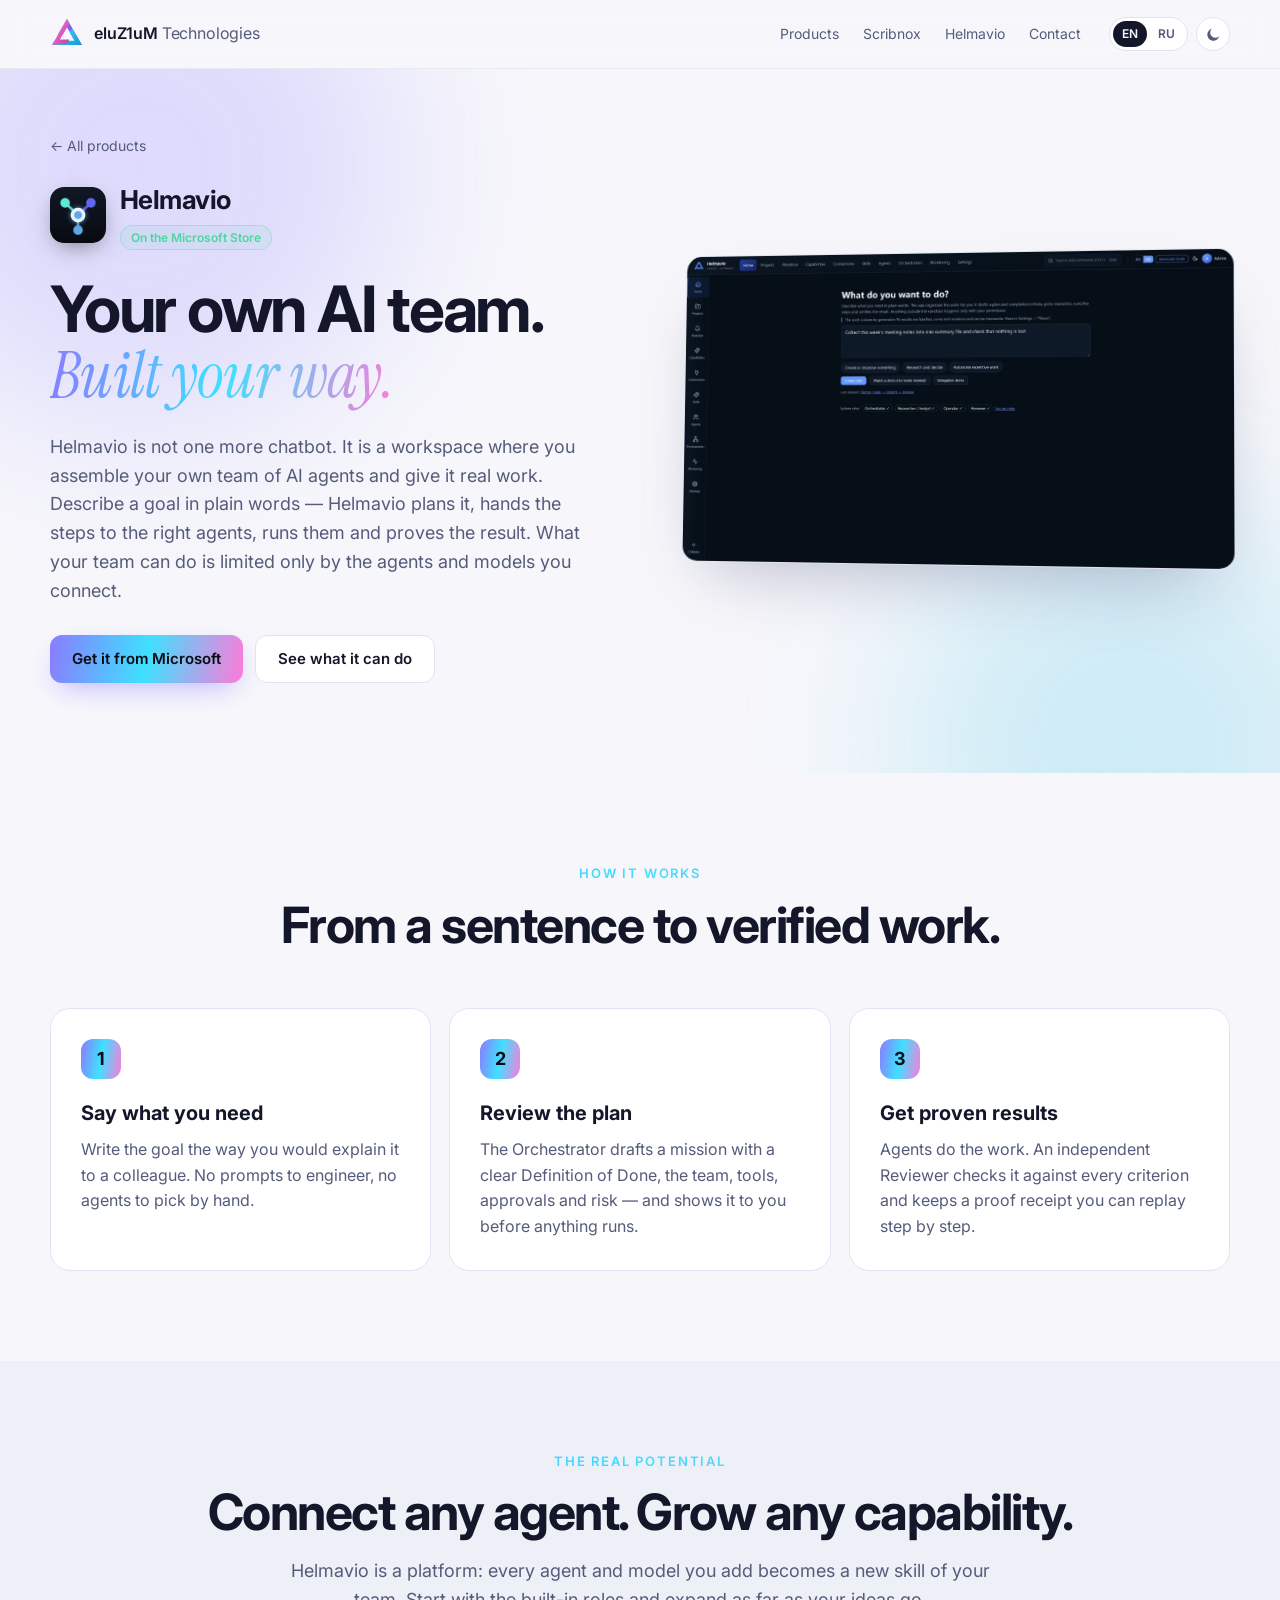
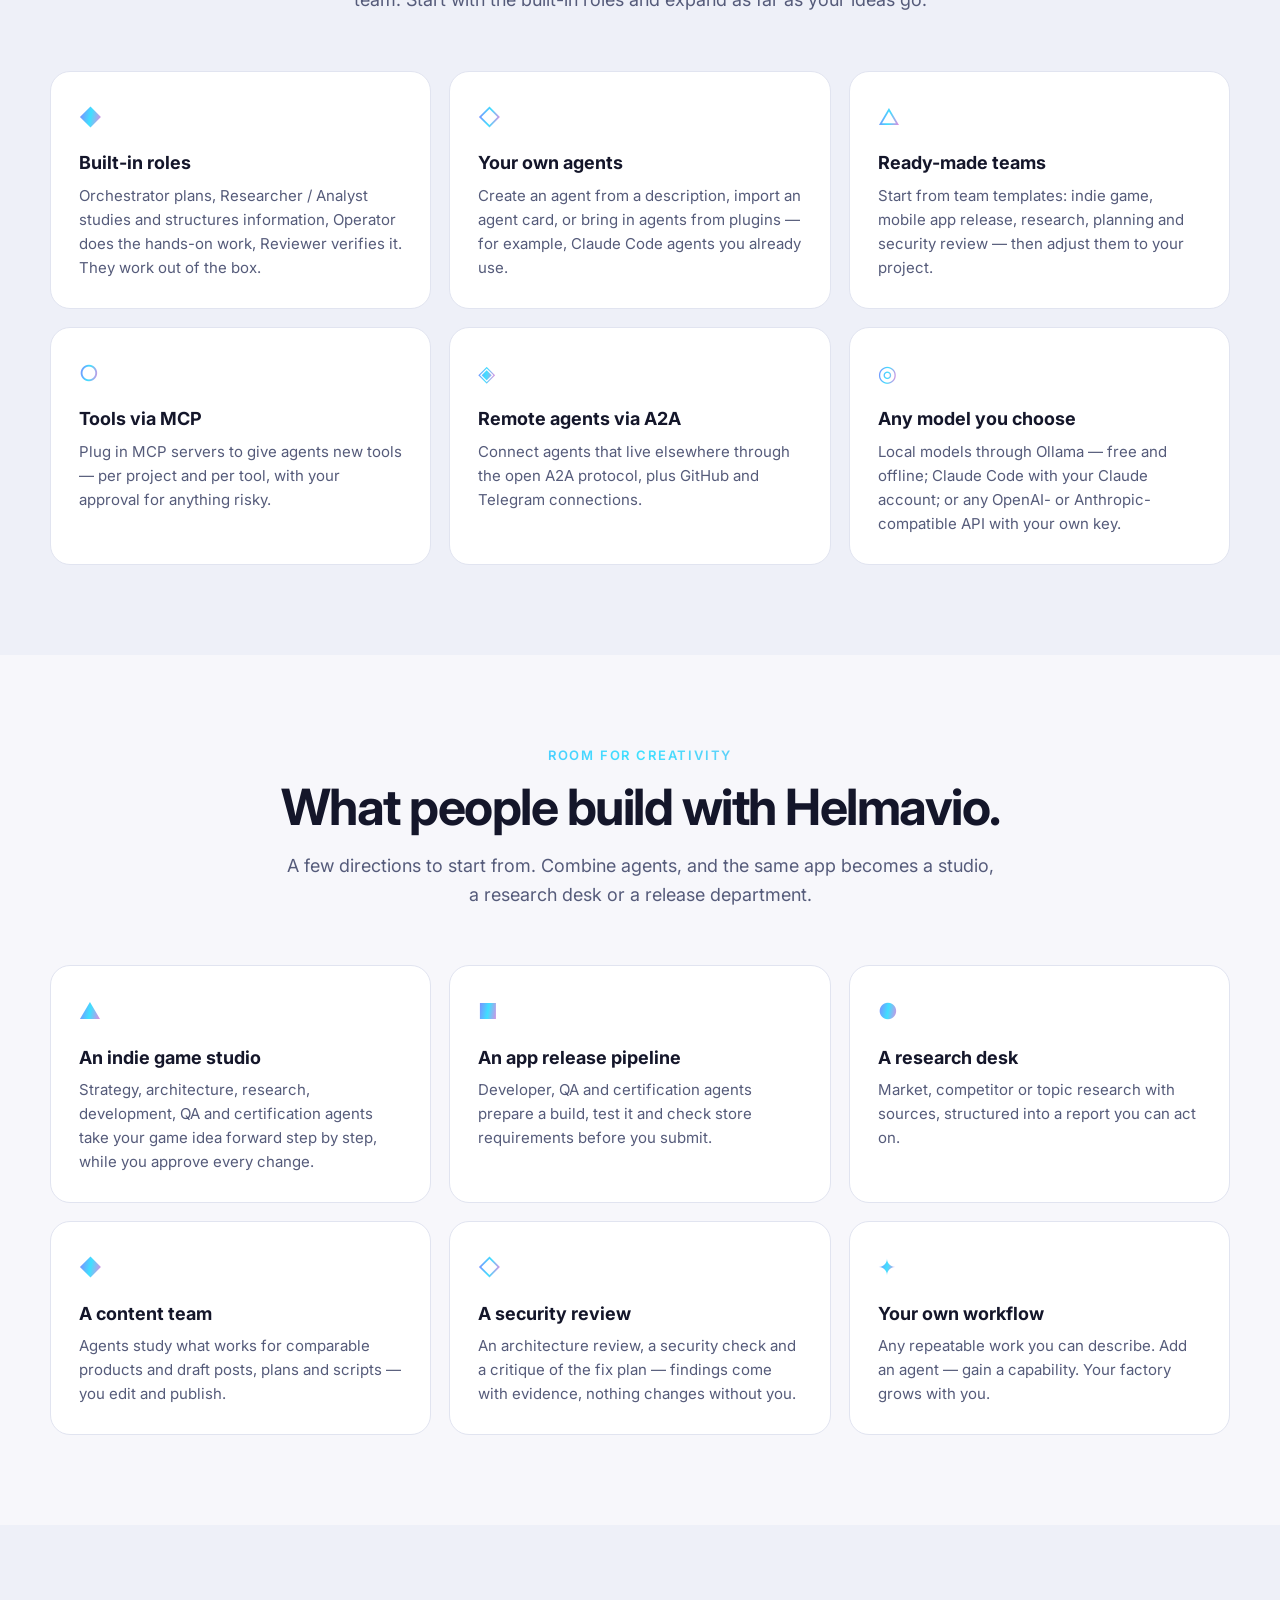
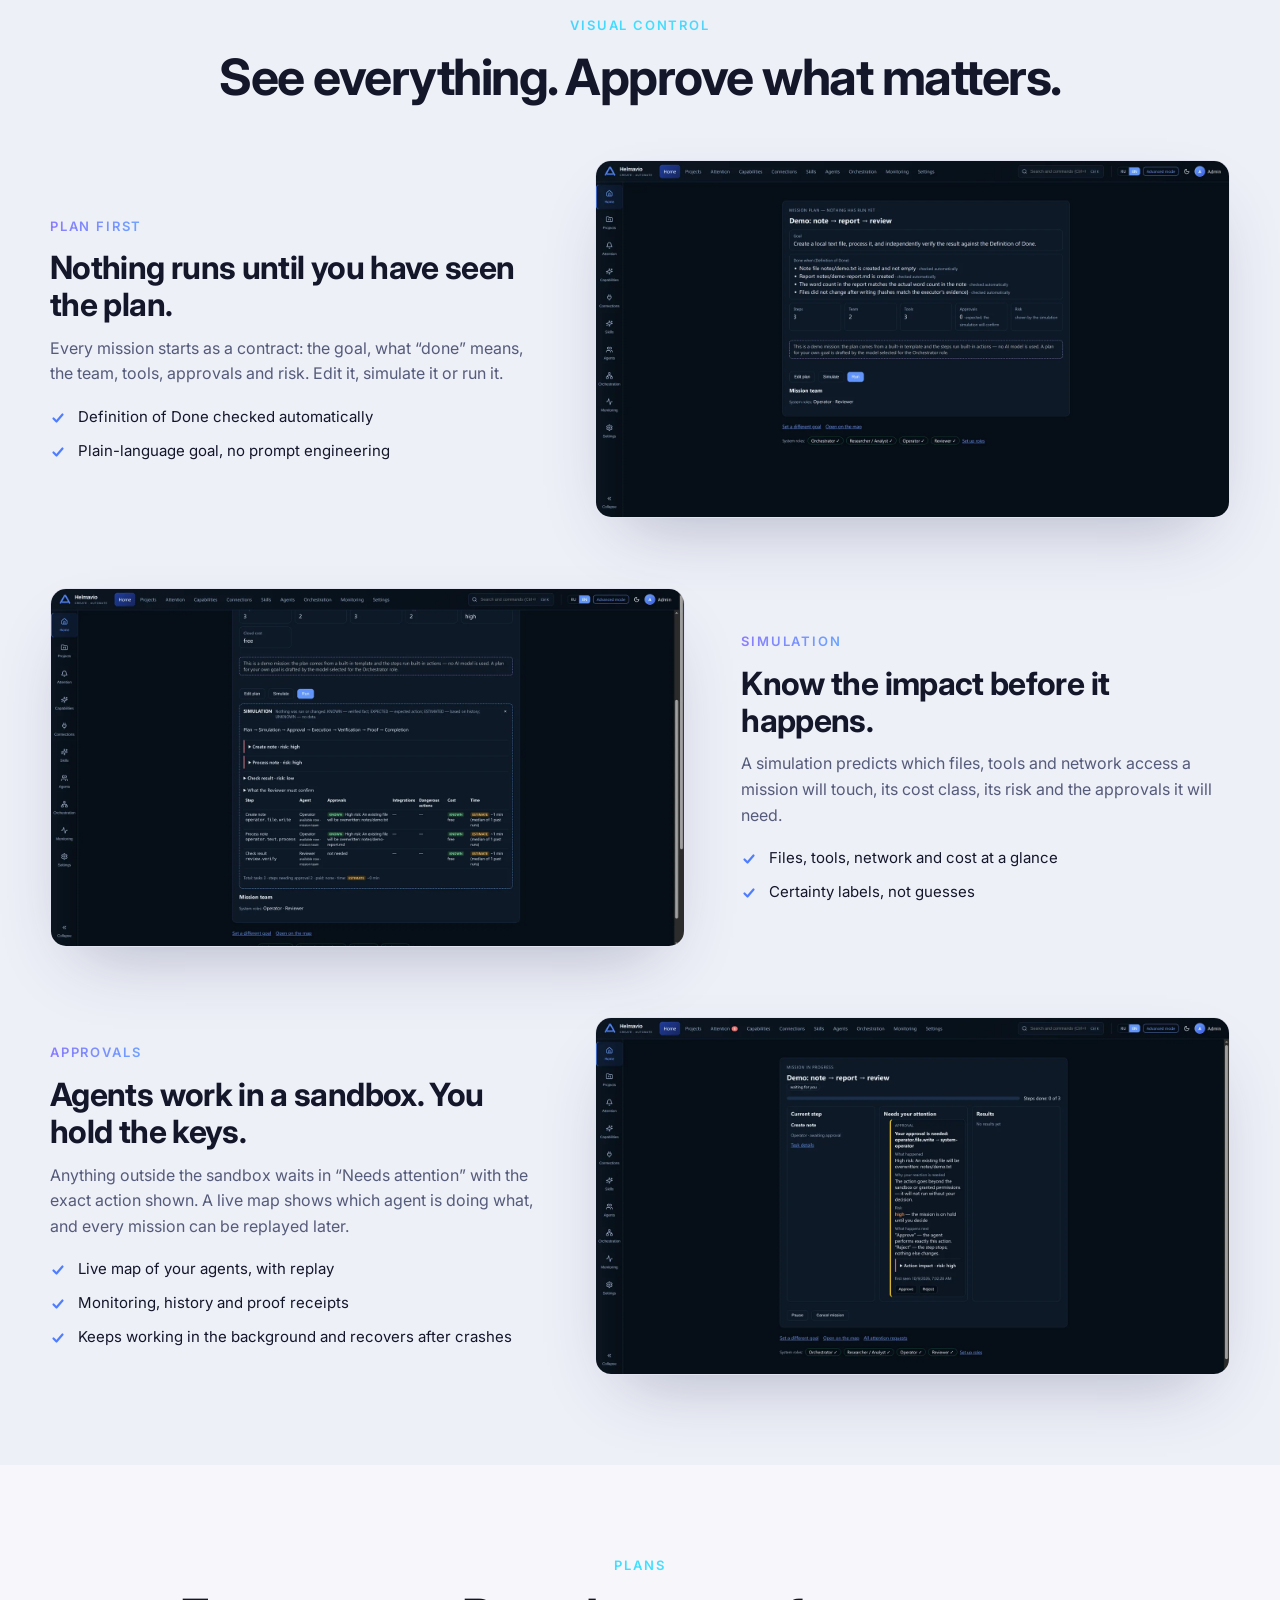
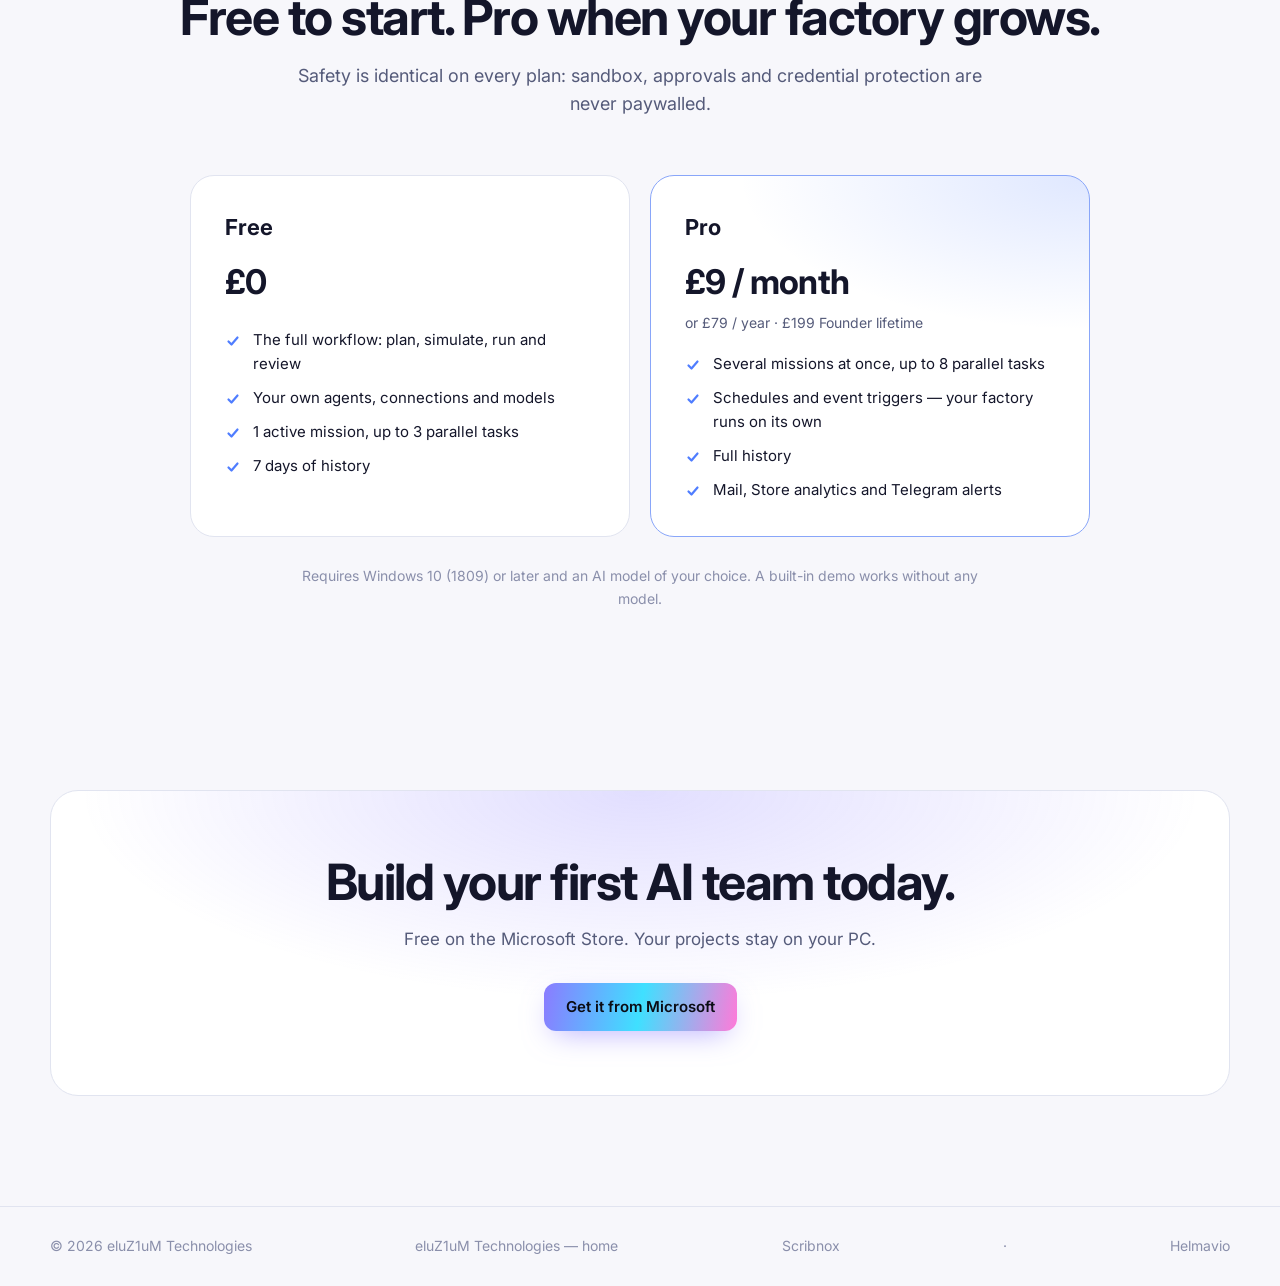
==== helmavio/index.html @ 6055d0a6 "eluZ1uM Technologies website" ====
<!doctype html>
<html lang="en" data-theme="dark" data-title-en="Helmavio — your own AI team for Windows" data-title-ru="Helmavio — своя команда ИИ-агентов для Windows">
<head>
<meta charset="utf-8">
<meta name="viewport" content="width=device-width, initial-scale=1">
<title>Helmavio — your own AI team for Windows</title>
<meta name="description" content="Helmavio is an AI agent workspace for Windows: describe a goal, and your own team of agents plans, runs and proves the work — with your approval.">
<meta property="og:title" content="Helmavio — your own AI team for Windows">
<meta property="og:description" content="Helmavio is an AI agent workspace for Windows: describe a goal, and your own team of agents plans, runs and proves the work — with your approval.">
<meta property="og:type" content="website">
<meta property="og:url" content="https://eluz1um.github.io/helmavio/">
<meta property="og:image" content="https://eluz1um.github.io/assets/og.png">
<meta name="theme-color" content="#0b0c14">
<link rel="icon" href="../assets/logo.svg" type="image/svg+xml">
<link rel="preconnect" href="https://fonts.googleapis.com">
<link rel="preconnect" href="https://fonts.gstatic.com" crossorigin>
<link href="https://fonts.googleapis.com/css2?family=Inter:wght@400;500;600;700&family=Instrument+Serif:ital@0;1&display=swap" rel="stylesheet">
<link rel="stylesheet" href="../assets/styles.css">
<script>
  (function () {
    var d = document.documentElement, t = null, l = null;
    try { t = localStorage.getItem('elz-theme'); l = localStorage.getItem('elz-lang'); } catch (e) {}
    d.dataset.theme = t || (matchMedia('(prefers-color-scheme: light)').matches ? 'light' : 'dark');
    d.lang = l || ((navigator.language || '').toLowerCase().startsWith('ru') ? 'ru' : 'en');
  })();
</script>
</head>
<body class="subpage" style="--accent:#4f7dff">
<header class="nav">
  <div class="wrap nav-in">
    <a class="brand" href="../" aria-label="eluZ1uM Technologies — home">
      <img src="../assets/logo.svg" alt="" width="34" height="34">
      <span>eluZ1uM <b>Technologies</b></span>
    </a>
    <nav class="links" aria-label="Main">
      <a href="../#products" data-i18n="nav.products">Products</a>
      <a href="../scribnox/">Scribnox</a>
      <a href="../helmavio/">Helmavio</a>
      <a href="../#contact" data-i18n="nav.contact">Contact</a>
    </nav>
    <div class="tools">
      <button class="pill" id="lang" type="button" aria-label="Language / Язык"><span data-lang="en">EN</span><span data-lang="ru">RU</span></button>
      <button class="icon" id="theme" type="button" aria-label="Light / dark">
        <svg class="sun" viewBox="0 0 24 24" aria-hidden="true"><circle cx="12" cy="12" r="4.5"/><path d="M12 1.5v3M12 19.5v3M1.5 12h3M19.5 12h3M4.6 4.6l2.1 2.1M17.3 17.3l2.1 2.1M4.6 19.4l2.1-2.1M17.3 6.7l2.1-2.1"/></svg>
        <svg class="moon" viewBox="0 0 24 24" aria-hidden="true"><path d="M20 14.5A8.5 8.5 0 1 1 9.5 4a7 7 0 0 0 10.5 10.5z"/></svg>
      </button>
    </div>
  </div>
</header>
<main id="top">

<section class="hero sub-hero">
  <div class="glow g1"></div><div class="glow g2"></div>
  <div class="wrap hero-in">
    <div class="hero-copy reveal">
      <a class="back" href="../#products" data-i18n="sub.back">← All products</a>
      <div class="p-name"><img src="../assets/helmavio-icon.png" alt="" width="56" height="56"><div><h3>Helmavio</h3><span class="tag live" data-i18n="tag.live">On the Microsoft Store</span></div></div>
      <h1><span data-i18n="hm.h1a">Your own AI team.</span><br><em data-i18n="hm.h1b">Built your way.</em></h1>
      <p class="lead" data-i18n="hm.lead">Helmavio is not one more chatbot. It is a workspace where you assemble your own team of AI agents and give it real work. Describe a goal in plain words — Helmavio plans it, hands the steps to the right agents, runs them and proves the result. What your team can do is limited only by the agents and models you connect.</p>
      <div class="cta"><a class="store-badge" href="https://apps.microsoft.com/detail/9NWDJV026M44?mode=full" target="_blank" rel="noopener"><img data-badge src="https://get.microsoft.com/images/en-us%20dark.svg" alt="Get it from Microsoft" width="166" height="52"></a><a class="btn ghost" href="#potential" data-i18n="hm.cta2">See what it can do</a></div>
    </div>
    <div class="hero-art single reveal" aria-hidden="true"><div class="shot front"><img src="../assets/hm/en-1-home.webp" data-src-en="../assets/hm/en-1-home.webp" data-src-ru="../assets/hm/ru-1-home.webp" alt="" width="1600" height="900" loading="lazy"></div></div>
  </div>
</section>

<section class="band">
  <div class="wrap">
    <header class="sec-head reveal"><p class="eyebrow" data-i18n="hm.how.eye">How it works</p><h2 data-i18n="hm.how.h2">From a sentence to verified work.</h2></header>
    <ol class="steps">
      <li class="reveal"><b>1</b><h3 data-i18n="hm.s1h">Say what you need</h3><p data-i18n="hm.s1p">Write the goal the way you would explain it to a colleague. No prompts to engineer, no agents to pick by hand.</p></li>
      <li class="reveal"><b>2</b><h3 data-i18n="hm.s2h">Review the plan</h3><p data-i18n="hm.s2p">The Orchestrator drafts a mission with a clear Definition of Done, the team, tools, approvals and risk — and shows it to you before anything runs.</p></li>
      <li class="reveal"><b>3</b><h3 data-i18n="hm.s3h">Get proven results</h3><p data-i18n="hm.s3p">Agents do the work. An independent Reviewer checks it against every criterion and keeps a proof receipt you can replay step by step.</p></li>
    </ol>
  </div>
</section>

<section id="potential" class="band alt">
  <div class="wrap">
    <header class="sec-head reveal"><p class="eyebrow" data-i18n="hm.pot.eye">The real potential</p><h2 data-i18n="hm.pot.h2">Connect any agent. Grow any capability.</h2><p class="sec-lead" data-i18n="hm.pot.lead">Helmavio is a platform: every agent and model you add becomes a new skill of your team. Start with the built-in roles and expand as far as your ideas go.</p></header>
    <div class="cards c3">
<div class="card reveal"><span class="ic">◆</span><h3 data-i18n="hm.c1h">Built-in roles</h3><p data-i18n="hm.c1p">Orchestrator plans, Researcher / Analyst studies and structures information, Operator does the hands-on work, Reviewer verifies it. They work out of the box.</p></div>
<div class="card reveal"><span class="ic">◇</span><h3 data-i18n="hm.c2h">Your own agents</h3><p data-i18n="hm.c2p">Create an agent from a description, import an agent card, or bring in agents from plugins — for example, Claude Code agents you already use.</p></div>
<div class="card reveal"><span class="ic">△</span><h3 data-i18n="hm.c3h">Ready-made teams</h3><p data-i18n="hm.c3p">Start from team templates: indie game, mobile app release, research, planning and security review — then adjust them to your project.</p></div>
<div class="card reveal"><span class="ic">○</span><h3 data-i18n="hm.c4h">Tools via MCP</h3><p data-i18n="hm.c4p">Plug in MCP servers to give agents new tools — per project and per tool, with your approval for anything risky.</p></div>
<div class="card reveal"><span class="ic">◈</span><h3 data-i18n="hm.c5h">Remote agents via A2A</h3><p data-i18n="hm.c5p">Connect agents that live elsewhere through the open A2A protocol, plus GitHub and Telegram connections.</p></div>
<div class="card reveal"><span class="ic">◎</span><h3 data-i18n="hm.c6h">Any model you choose</h3><p data-i18n="hm.c6p">Local models through Ollama — free and offline; Claude Code with your Claude account; or any OpenAI- or Anthropic-compatible API with your own key.</p></div>
</div>
  </div>
</section>

<section class="band">
  <div class="wrap">
    <header class="sec-head reveal"><p class="eyebrow" data-i18n="hm.ideas.eye">Room for creativity</p><h2 data-i18n="hm.ideas.h2">What people build with Helmavio.</h2><p class="sec-lead" data-i18n="hm.ideas.lead">A few directions to start from. Combine agents, and the same app becomes a studio, a research desk or a release department.</p></header>
    <div class="cards c3">
<div class="card reveal"><span class="ic">▲</span><h3 data-i18n="hm.i1h">An indie game studio</h3><p data-i18n="hm.i1p">Strategy, architecture, research, development, QA and certification agents take your game idea forward step by step, while you approve every change.</p></div>
<div class="card reveal"><span class="ic">■</span><h3 data-i18n="hm.i2h">An app release pipeline</h3><p data-i18n="hm.i2p">Developer, QA and certification agents prepare a build, test it and check store requirements before you submit.</p></div>
<div class="card reveal"><span class="ic">●</span><h3 data-i18n="hm.i3h">A research desk</h3><p data-i18n="hm.i3p">Market, competitor or topic research with sources, structured into a report you can act on.</p></div>
<div class="card reveal"><span class="ic">◆</span><h3 data-i18n="hm.i4h">A content team</h3><p data-i18n="hm.i4p">Agents study what works for comparable products and draft posts, plans and scripts — you edit and publish.</p></div>
<div class="card reveal"><span class="ic">◇</span><h3 data-i18n="hm.i5h">A security review</h3><p data-i18n="hm.i5p">An architecture review, a security check and a critique of the fix plan — findings come with evidence, nothing changes without you.</p></div>
<div class="card reveal"><span class="ic">✦</span><h3 data-i18n="hm.i6h">Your own workflow</h3><p data-i18n="hm.i6p">Any repeatable work you can describe. Add an agent — gain a capability. Your factory grows with you.</p></div>
</div>
  </div>
</section>

<section class="band alt">
  <div class="wrap">
    <header class="sec-head reveal"><p class="eyebrow" data-i18n="hm.ctrl.eye">Visual control</p><h2 data-i18n="hm.ctrl.h2">See everything. Approve what matters.</h2></header>
    <article class="feature reveal">
  <div class="f-copy"><p class="eyebrow" data-i18n="hm.f1.eye">Plan first</p><h3 data-i18n="hm.f1.h">Nothing runs until you have seen the plan.</h3><p data-i18n="hm.f1.p">Every mission starts as a contract: the goal, what “done” means, the team, tools, approvals and risk. Edit it, simulate it or run it.</p><ul class="ticks"><li data-i18n="hm.f1.b1">Definition of Done checked automatically</li><li data-i18n="hm.f1.b2">Plain-language goal, no prompt engineering</li></ul></div>
  <figure class="p-shot"><img src="../assets/hm/en-2-plan.webp" data-src-en="../assets/hm/en-2-plan.webp" data-src-ru="../assets/hm/ru-2-plan.webp" alt="Mission plan with Definition of Done" width="1600" height="900" loading="lazy"></figure>
</article>
    <article class="feature flip reveal">
  <div class="f-copy"><p class="eyebrow" data-i18n="hm.f2.eye">Simulation</p><h3 data-i18n="hm.f2.h">Know the impact before it happens.</h3><p data-i18n="hm.f2.p">A simulation predicts which files, tools and network access a mission will touch, its cost class, its risk and the approvals it will need.</p><ul class="ticks"><li data-i18n="hm.f2.b1">Files, tools, network and cost at a glance</li><li data-i18n="hm.f2.b2">Certainty labels, not guesses</li></ul></div>
  <figure class="p-shot"><img src="../assets/hm/en-3-simulation.webp" data-src-en="../assets/hm/en-3-simulation.webp" data-src-ru="../assets/hm/ru-3-simulation.webp" alt="Simulation report" width="1600" height="900" loading="lazy"></figure>
</article>
    <article class="feature reveal">
  <div class="f-copy"><p class="eyebrow" data-i18n="hm.f3.eye">Approvals</p><h3 data-i18n="hm.f3.h">Agents work in a sandbox. You hold the keys.</h3><p data-i18n="hm.f3.p">Anything outside the sandbox waits in “Needs attention” with the exact action shown. A live map shows which agent is doing what, and every mission can be replayed later.</p><ul class="ticks"><li data-i18n="hm.f3.b1">Live map of your agents, with replay</li><li data-i18n="hm.f3.b2">Monitoring, history and proof receipts</li><li data-i18n="hm.f3.b3">Keeps working in the background and recovers after crashes</li></ul></div>
  <figure class="p-shot"><img src="../assets/hm/en-4-approval.webp" data-src-en="../assets/hm/en-4-approval.webp" data-src-ru="../assets/hm/ru-4-approval.webp" alt="Approval request in Needs attention" width="1600" height="900" loading="lazy"></figure>
</article>
  </div>
</section>

<section class="band">
  <div class="wrap">
    <header class="sec-head reveal"><p class="eyebrow" data-i18n="hm.plans.eye">Plans</p><h2 data-i18n="hm.plans.h2">Free to start. Pro when your factory grows.</h2><p class="sec-lead" data-i18n="hm.plans.lead">Safety is identical on every plan: sandbox, approvals and credential protection are never paywalled.</p></header>
    <div class="plans">
      <div class="plan reveal"><h3 data-i18n="hm.free.h">Free</h3><p class="price" data-i18n="hm.free.p">£0</p><ul class="ticks"><li data-i18n="hm.free.b1">The full workflow: plan, simulate, run and review</li><li data-i18n="hm.free.b2">Your own agents, connections and models</li><li data-i18n="hm.free.b3">1 active mission, up to 3 parallel tasks</li><li data-i18n="hm.free.b4">7 days of history</li></ul></div>
      <div class="plan pro reveal"><h3 data-i18n="hm.pro.h">Pro</h3><p class="price" data-i18n="hm.pro.p">£9 / month</p><p class="price-alt" data-i18n="hm.pro.alt">or £79 / year · £199 Founder lifetime</p><ul class="ticks"><li data-i18n="hm.pro.b1">Several missions at once, up to 8 parallel tasks</li><li data-i18n="hm.pro.b2">Schedules and event triggers — your factory runs on its own</li><li data-i18n="hm.pro.b3">Full history</li><li data-i18n="hm.pro.b4">Mail, Store analytics and Telegram alerts</li></ul></div>
    </div>
    <p class="note" data-i18n="hm.req">Requires Windows 10 (1809) or later and an AI model of your choice. A built-in demo works without any model.</p>
  </div>
</section>

<section class="contact">
  <div class="wrap contact-in reveal">
    <h2 data-i18n="hm.end.h">Build your first AI team today.</h2>
    <p data-i18n="hm.end.p">Free on the Microsoft Store. Your projects stay on your PC.</p>
    <div class="cta center"><a class="store-badge" href="https://apps.microsoft.com/detail/9NWDJV026M44?mode=full" target="_blank" rel="noopener"><img data-badge src="https://get.microsoft.com/images/en-us%20dark.svg" alt="Get it from Microsoft" width="166" height="52"></a></div>
  </div>
</section>

</main>
<footer class="foot">
  <div class="wrap foot-in">
    <span>© <span id="year">2026</span> eluZ1uM Technologies</span>
    <a href="../" data-i18n="sub.home">eluZ1uM Technologies — home</a>
    <a href="https://apps.microsoft.com/detail/9PL5TT6W1RSF" target="_blank" rel="noopener">Scribnox</a> · <a href="https://apps.microsoft.com/detail/9NWDJV026M44" target="_blank" rel="noopener">Helmavio</a>
  </div>
</footer>
<script src="../assets/pages-ru.js"></script>
<script src="../assets/site.js"></script>
</body>
</html>
---- assets/styles.css ----
/* eluZ1uM Technologies — studio site. Dark first, light via [data-theme="light"]. */
:root {
  --bg: #0b0c14; --bg2: #11131f; --card: #151829; --line: #252a40;
  --text: #eef0fb; --muted: #9aa0bd; --dim: #6b7192;
  --violet: #8b7bff; --cyan: #3fe0ff; --pink: #ff7ad9;
  --grad: linear-gradient(100deg, #8b7bff 0%, #3fe0ff 50%, #ff7ad9 100%);
  --shadow: 0 30px 80px -20px #000c;
  --radius: 20px;
  color-scheme: dark;
}
:root[data-theme="light"] {
  --bg: #f7f7fb; --bg2: #eef0f8; --card: #ffffff; --line: #e1e4f0;
  --text: #14162a; --muted: #555b7a; --dim: #8a8fab;
  --shadow: 0 30px 70px -28px #2a2f5a55;
  color-scheme: light;
}
* { box-sizing: border-box; }
html { scroll-behavior: smooth; }
body { margin: 0; background: var(--bg); color: var(--text); font: 16px/1.6 Inter, system-ui, "Segoe UI", sans-serif; -webkit-font-smoothing: antialiased; overflow-x: hidden; }
img { max-width: 100%; height: auto; display: block; }
a { color: inherit; }
.wrap { width: min(1180px, 100% - 40px); margin-inline: auto; }
.skip { position: absolute; left: -999px; top: 8px; background: var(--card); padding: 8px 14px; border-radius: 8px; z-index: 99; }
.skip:focus { left: 12px; }
:focus-visible { outline: 2px solid var(--cyan); outline-offset: 3px; border-radius: 6px; }

/* nav */
.nav { position: sticky; top: 0; z-index: 20; backdrop-filter: blur(14px); background: color-mix(in srgb, var(--bg) 78%, transparent); border-bottom: 1px solid color-mix(in srgb, var(--line) 70%, transparent); }
.nav-in { display: flex; align-items: center; gap: 28px; height: 68px; }
.brand { display: flex; align-items: center; gap: 10px; text-decoration: none; font-weight: 600; letter-spacing: -.01em; }
.brand b { font-weight: 400; color: var(--muted); }
.links { display: flex; gap: 24px; margin-left: auto; }
.links a { text-decoration: none; color: var(--muted); font-size: 14px; transition: color .2s; }
.links a:hover { color: var(--text); }
.tools { display: flex; gap: 8px; }
.pill, .icon { height: 34px; border: 1px solid var(--line); background: var(--card); color: var(--muted); border-radius: 999px; cursor: pointer; font: 600 12px Inter, sans-serif; }
.pill { display: flex; padding: 3px; gap: 2px; }
.pill span { padding: 0 9px; border-radius: 999px; line-height: 26px; }
html[lang="en"] .pill [data-lang="en"], html[lang="ru"] .pill [data-lang="ru"] { background: var(--text); color: var(--bg); }
.icon { width: 34px; display: grid; place-items: center; }
.icon svg { width: 17px; height: 17px; fill: none; stroke: currentColor; stroke-width: 1.8; stroke-linecap: round; }
.icon .moon { fill: currentColor; stroke: none; }
[data-theme="dark"] .icon .moon, [data-theme="light"] .icon .sun { display: none; }

/* buttons */
.btn { display: inline-flex; align-items: center; justify-content: center; height: 48px; padding: 0 22px; border-radius: 12px; text-decoration: none; font-weight: 600; font-size: 15px; transition: transform .2s, box-shadow .2s, background .2s; }
.btn:hover { transform: translateY(-1px); }
.btn.primary { color: #0b0c14; background: var(--grad); box-shadow: 0 10px 30px -10px #8b7bffaa; }
.btn.ghost { border: 1px solid var(--line); background: var(--card); }
.cta { display: flex; flex-wrap: wrap; gap: 12px; margin-top: 30px; }
.cta.center { justify-content: center; }

/* hero */
.hero { position: relative; padding: 96px 0 110px; overflow: hidden; }
.glow { position: absolute; border-radius: 50%; filter: blur(90px); opacity: .45; pointer-events: none; }
.g1 { width: 520px; height: 520px; background: #6b5bff; top: -160px; left: -120px; }
.g2 { width: 460px; height: 460px; background: #13b8e0; bottom: -200px; right: -80px; opacity: .3; }
[data-theme="light"] .glow { opacity: .18; }
.hero-in { position: relative; display: grid; grid-template-columns: 1.02fr 1fr; gap: 56px; align-items: center; }
.eyebrow { margin: 0 0 14px; font-size: 13px; font-weight: 600; letter-spacing: .14em; text-transform: uppercase; background: var(--grad); -webkit-background-clip: text; background-clip: text; color: transparent; }
h1 { margin: 0; font-size: clamp(42px, 5.6vw, 74px); line-height: 1.02; letter-spacing: -.035em; font-weight: 700; }
h1 em, h2 em { font-family: "Instrument Serif", Georgia, serif; font-style: italic; font-weight: 400; letter-spacing: -.01em; background: var(--grad); -webkit-background-clip: text; background-clip: text; color: transparent; padding-right: .06em; }
.lead { margin: 24px 0 0; max-width: 560px; color: var(--muted); font-size: 18px; }
.facts { list-style: none; display: flex; flex-wrap: wrap; gap: 10px 26px; padding: 0; margin: 34px 0 0; color: var(--muted); font-size: 14px; }
.facts b { color: var(--text); font-size: 20px; margin-right: 4px; }
.hero-art { position: relative; height: 470px; perspective: 1400px; }
.shot { position: absolute; border-radius: 16px; overflow: hidden; border: 1px solid var(--line); box-shadow: var(--shadow); background: var(--card); }
.shot.back { width: 78%; right: -4%; top: 0; transform: rotateY(-14deg) rotateX(4deg); opacity: .9; }
.shot.front { width: 82%; left: 0; bottom: 0; transform: rotateY(-8deg) rotateX(3deg); }
.hero-art:hover .front { transform: rotateY(-3deg) rotateX(1deg) translateY(-4px); }
.shot { transition: transform .8s cubic-bezier(.2,.7,.2,1); }

/* sections */
section { scroll-margin-top: 70px; }
.sec-head { text-align: center; margin-bottom: 56px; }
h2 { margin: 0; font-size: clamp(32px, 4.2vw, 50px); line-height: 1.08; letter-spacing: -.03em; }
.products { padding: 90px 0 40px; background: linear-gradient(var(--bg), var(--bg2)); }
.product { display: grid; grid-template-columns: 1fr 1.25fr; gap: 56px; align-items: center; padding: 44px; margin-bottom: 36px; border-radius: 28px; background: var(--card); border: 1px solid var(--line); position: relative; overflow: hidden; }
.product::before { content: ""; position: absolute; inset: 0; background: radial-gradient(600px 300px at 0% 0%, color-mix(in srgb, var(--accent) 22%, transparent), transparent 70%); pointer-events: none; }
.product.flip { grid-template-columns: 1.25fr 1fr; }
.product.flip .p-copy { order: 2; }
.p-copy { position: relative; }
.p-name { display: flex; align-items: center; gap: 14px; }
.p-name img { border-radius: 14px; box-shadow: 0 8px 24px -8px #0008; }
.p-name h3 { margin: 0; font-size: 26px; letter-spacing: -.02em; }
.tag { display: inline-block; margin-top: 4px; font-size: 12px; font-weight: 600; padding: 2px 10px; border-radius: 999px; border: 1px solid; }
.tag.live { color: #4ed6a0; border-color: #4ed6a055; background: #4ed6a014; }
.tag.soon { color: #6fa0ff; border-color: #6fa0ff55; background: #6fa0ff14; }
.tag.dev { color: #ff8aa2; border-color: #ff8aa255; background: #ff8aa214; }
.p-tagline { margin: 22px 0 8px; font-size: 24px; font-weight: 600; letter-spacing: -.02em; }
.p-copy > p { color: var(--muted); }
.ticks { list-style: none; padding: 0; margin: 18px 0 0; display: grid; gap: 10px; }
.ticks li { position: relative; padding-left: 28px; font-size: 15px; }
.ticks li::before { content: ""; position: absolute; left: 0; top: 5px; width: 16px; height: 16px; border-radius: 50%; background: var(--accent); -webkit-mask: url('data:image/svg+xml;utf8,<svg xmlns="http://www.w3.org/2000/svg" viewBox="0 0 16 16"><path d="M3.5 8.5l3 3 6-7" fill="none" stroke="black" stroke-width="2.2" stroke-linecap="round" stroke-linejoin="round"/></svg>') center/16px no-repeat; mask: url('data:image/svg+xml;utf8,<svg xmlns="http://www.w3.org/2000/svg" viewBox="0 0 16 16"><path d="M3.5 8.5l3 3 6-7" fill="none" stroke="black" stroke-width="2.2" stroke-linecap="round" stroke-linejoin="round"/></svg>') center/16px no-repeat; }
.p-cta { margin-top: 28px; min-height: 52px; display: flex; align-items: center; }
.store-badge img { height: 52px; width: auto; }
.store-badge { display: inline-block; border-radius: 8px; transition: transform .2s; }
.store-badge:hover { transform: translateY(-1px); }
.p-shot { margin: 0; border-radius: 16px; overflow: hidden; border: 1px solid var(--line); box-shadow: var(--shadow); position: relative; }
.p-shot.battle { aspect-ratio: 16 / 10; background: #090b16; }
.p-shot.battle svg { width: 100%; height: 100%; display: block; }

/* principles */
.principles { padding: 100px 0; background: var(--bg2); }
.cards { display: grid; grid-template-columns: repeat(4, 1fr); gap: 18px; }
.card { padding: 28px; border-radius: var(--radius); background: var(--card); border: 1px solid var(--line); transition: transform .3s, border-color .3s; }
.card:hover { transform: translateY(-4px); border-color: color-mix(in srgb, var(--violet) 50%, var(--line)); }
.card .ic { font-size: 22px; background: var(--grad); -webkit-background-clip: text; background-clip: text; color: transparent; }
.card h3 { margin: 14px 0 6px; font-size: 18px; }
.card p { margin: 0; color: var(--muted); font-size: 15px; }

/* about / contact */
.about { padding: 110px 0; }
.about-in { display: grid; grid-template-columns: 160px 1fr; gap: 48px; align-items: center; max-width: 900px; }
.about-logo { width: 140px; height: 140px; filter: drop-shadow(0 20px 40px #6b5bff55); animation: float 7s ease-in-out infinite; }
.about p:not(.eyebrow) { color: var(--muted); font-size: 17px; }
.contact { padding: 90px 0 110px; }
.contact-in { text-align: center; padding: 64px 32px; border-radius: 28px; background: radial-gradient(800px 300px at 50% 0%, #6b5bff33, transparent 70%), var(--card); border: 1px solid var(--line); }
.contact-in p { color: var(--muted); font-size: 17px; }
.foot { border-top: 1px solid var(--line); padding: 28px 0; color: var(--dim); font-size: 14px; }
.foot-in { display: flex; flex-wrap: wrap; gap: 10px 28px; justify-content: space-between; }
.foot a { text-decoration: none; }
.foot a:hover { color: var(--text); }

/* motion */
@keyframes float { 50% { transform: translateY(-10px) rotate(4deg); } }
.reveal { opacity: 0; transform: translateY(24px); transition: opacity .8s ease, transform .8s cubic-bezier(.2,.7,.2,1); }
.reveal.in { opacity: 1; transform: none; }
@media (prefers-reduced-motion: reduce) { .reveal { opacity: 1; transform: none; transition: none; } .about-logo { animation: none; } html { scroll-behavior: auto; } }

/* responsive */
@media (max-width: 980px) {
  .hero-in, .product, .product.flip { grid-template-columns: 1fr; }
  .product.flip .p-copy { order: 0; }
  .hero-art { height: 340px; }
  .cards { grid-template-columns: 1fr 1fr; }
  .links { display: none; }
  .tools { margin-left: auto; }
}
@media (max-width: 560px) {
  .wrap { width: calc(100% - 32px); }
  .hero { padding: 56px 0 70px; }
  .hero-art { height: 230px; }
  .product { padding: 24px; border-radius: 22px; }
  .cards { grid-template-columns: 1fr; }
  .about-in { grid-template-columns: 1fr; text-align: center; }
  .about-logo { margin: 0 auto; width: 100px; height: 100px; }
  .brand span { font-size: 15px; }
}

.contact-in .mail span { font-weight: 600; color: var(--text); user-select: all; }

/* product pages */
.p-cta { gap: 14px; flex-wrap: wrap; }
.btn.more { height: 46px; }
.sub-hero { padding: 64px 0 90px; }
.back { display: inline-block; margin-bottom: 22px; color: var(--muted); text-decoration: none; font-size: 14px; }
.back:hover { color: var(--text); }
.sub-hero h1 { margin-top: 26px; font-size: clamp(38px, 5vw, 64px); }
.hero-art.single { height: auto; }
.hero-art.single .shot { position: relative; width: 100%; transform: rotateY(-8deg) rotateX(3deg); }
.band { padding: 90px 0; }
.band.alt { background: var(--bg2); }
.sec-lead { max-width: 720px; margin: 18px auto 0; color: var(--muted); font-size: 18px; }
.steps { list-style: none; padding: 0; margin: 0; display: grid; grid-template-columns: repeat(3, 1fr); gap: 18px; counter-reset: s; }
.steps li { padding: 30px; border-radius: var(--radius); background: var(--card); border: 1px solid var(--line); }
.steps b { display: grid; place-items: center; width: 40px; height: 40px; border-radius: 12px; background: var(--grad); color: #0b0c14; font-size: 18px; }
.steps h3 { margin: 18px 0 8px; font-size: 20px; }
.steps p, .f-copy > p:not(.eyebrow) { margin: 0; color: var(--muted); }
.cards.c3 { grid-template-columns: repeat(3, 1fr); }
.feature { display: grid; grid-template-columns: 1fr 1.3fr; gap: 56px; align-items: center; margin-bottom: 70px; }
.feature:last-child { margin-bottom: 0; }
.feature.flip { grid-template-columns: 1.3fr 1fr; }
.feature.flip .f-copy { order: 2; }
.f-copy h3 { margin: 0 0 12px; font-size: clamp(24px, 2.6vw, 32px); letter-spacing: -.02em; line-height: 1.15; }
.ticks li::before { background: var(--accent, var(--violet)); }
.plans { display: grid; grid-template-columns: 1fr 1fr; gap: 20px; max-width: 900px; margin: 0 auto; }
.plan { padding: 34px; border-radius: 24px; background: var(--card); border: 1px solid var(--line); }
.plan.pro { border-color: color-mix(in srgb, var(--accent, var(--violet)) 60%, var(--line)); background: radial-gradient(500px 220px at 100% 0%, color-mix(in srgb, var(--accent, var(--violet)) 18%, transparent), transparent 70%), var(--card); }
.plan h3 { margin: 0; font-size: 22px; }
.price { margin: 10px 0 0; font-size: 34px; font-weight: 700; letter-spacing: -.02em; }
.price-alt { margin: 2px 0 0; color: var(--muted); font-size: 14px; }
.note { text-align: center; color: var(--dim); font-size: 14px; margin: 28px auto 0; max-width: 680px; }
@media (max-width: 980px) {
  .steps, .cards.c3, .feature, .feature.flip, .plans { grid-template-columns: 1fr; }
  .feature.flip .f-copy { order: 0; }
  .hero-art.single .shot { transform: none; }
}
@media (max-width: 560px) { .band { padding: 64px 0; } .sub-hero { padding: 40px 0 60px; } }
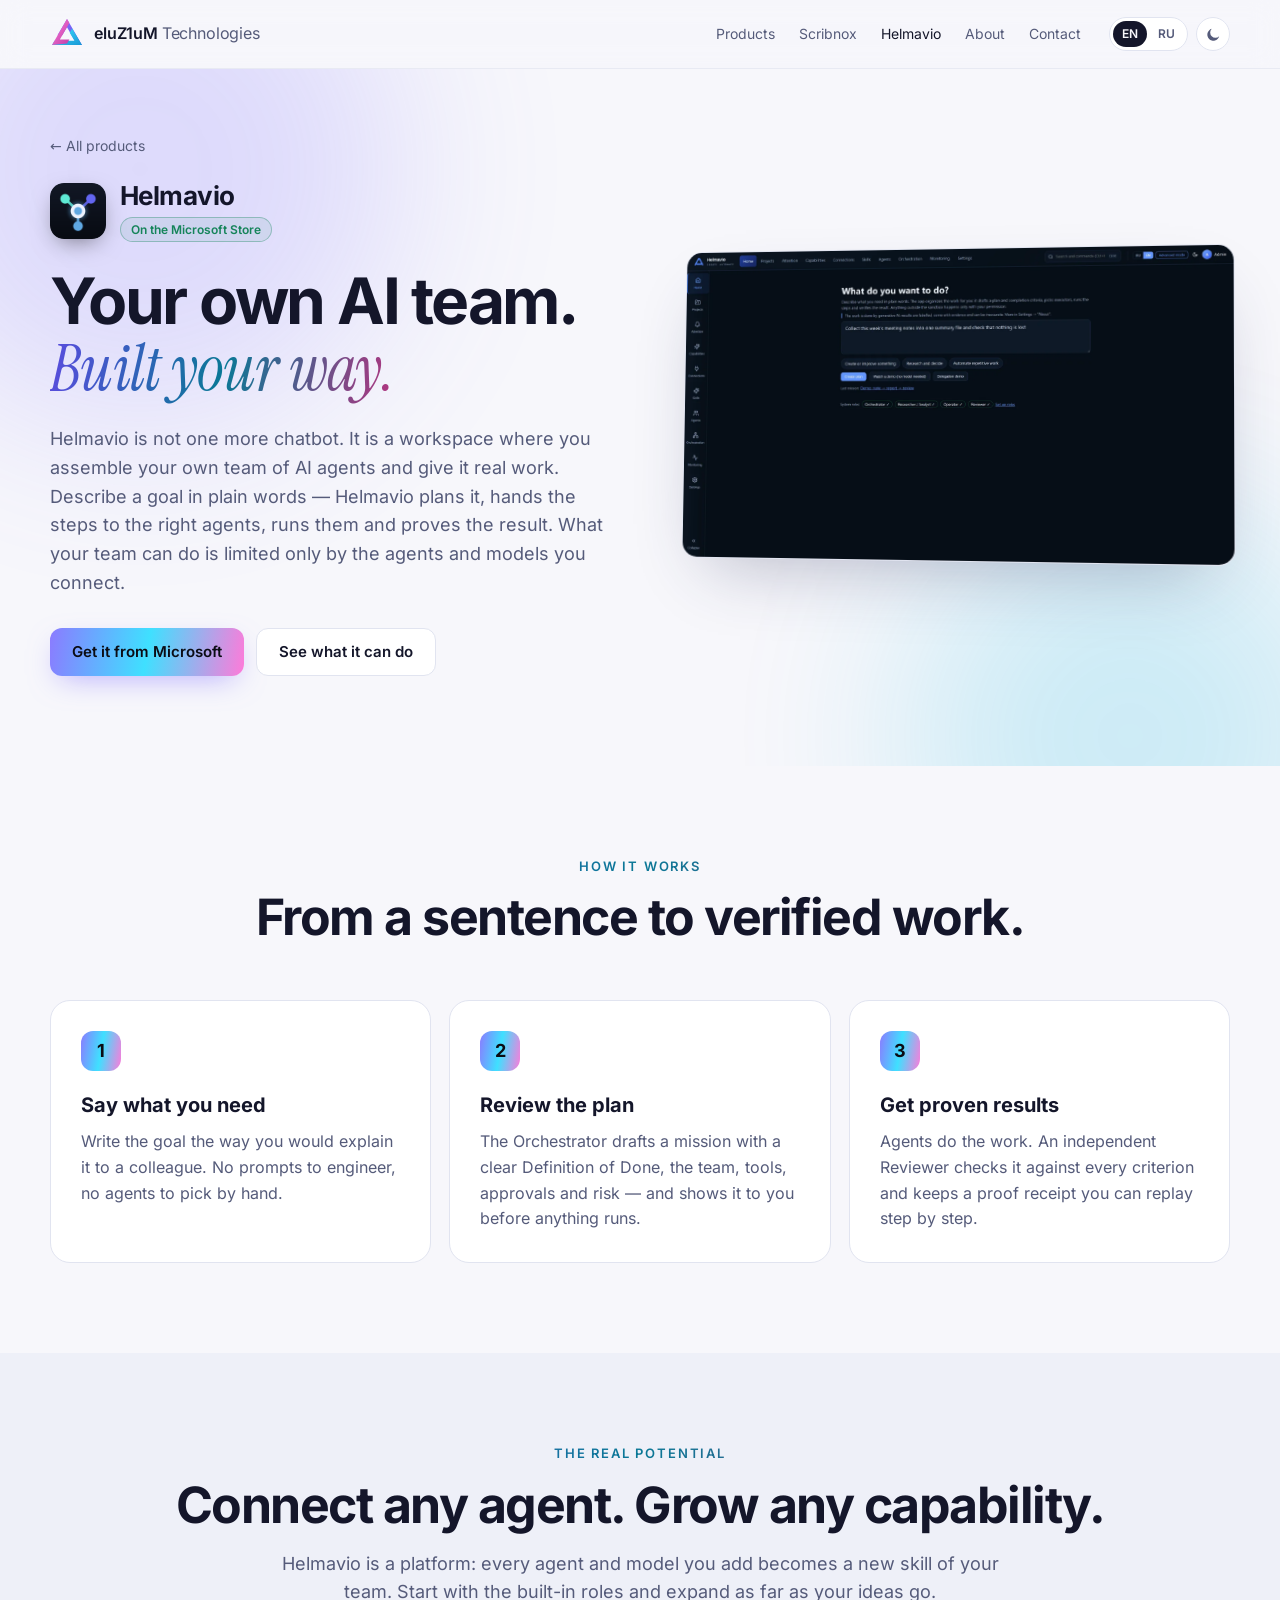
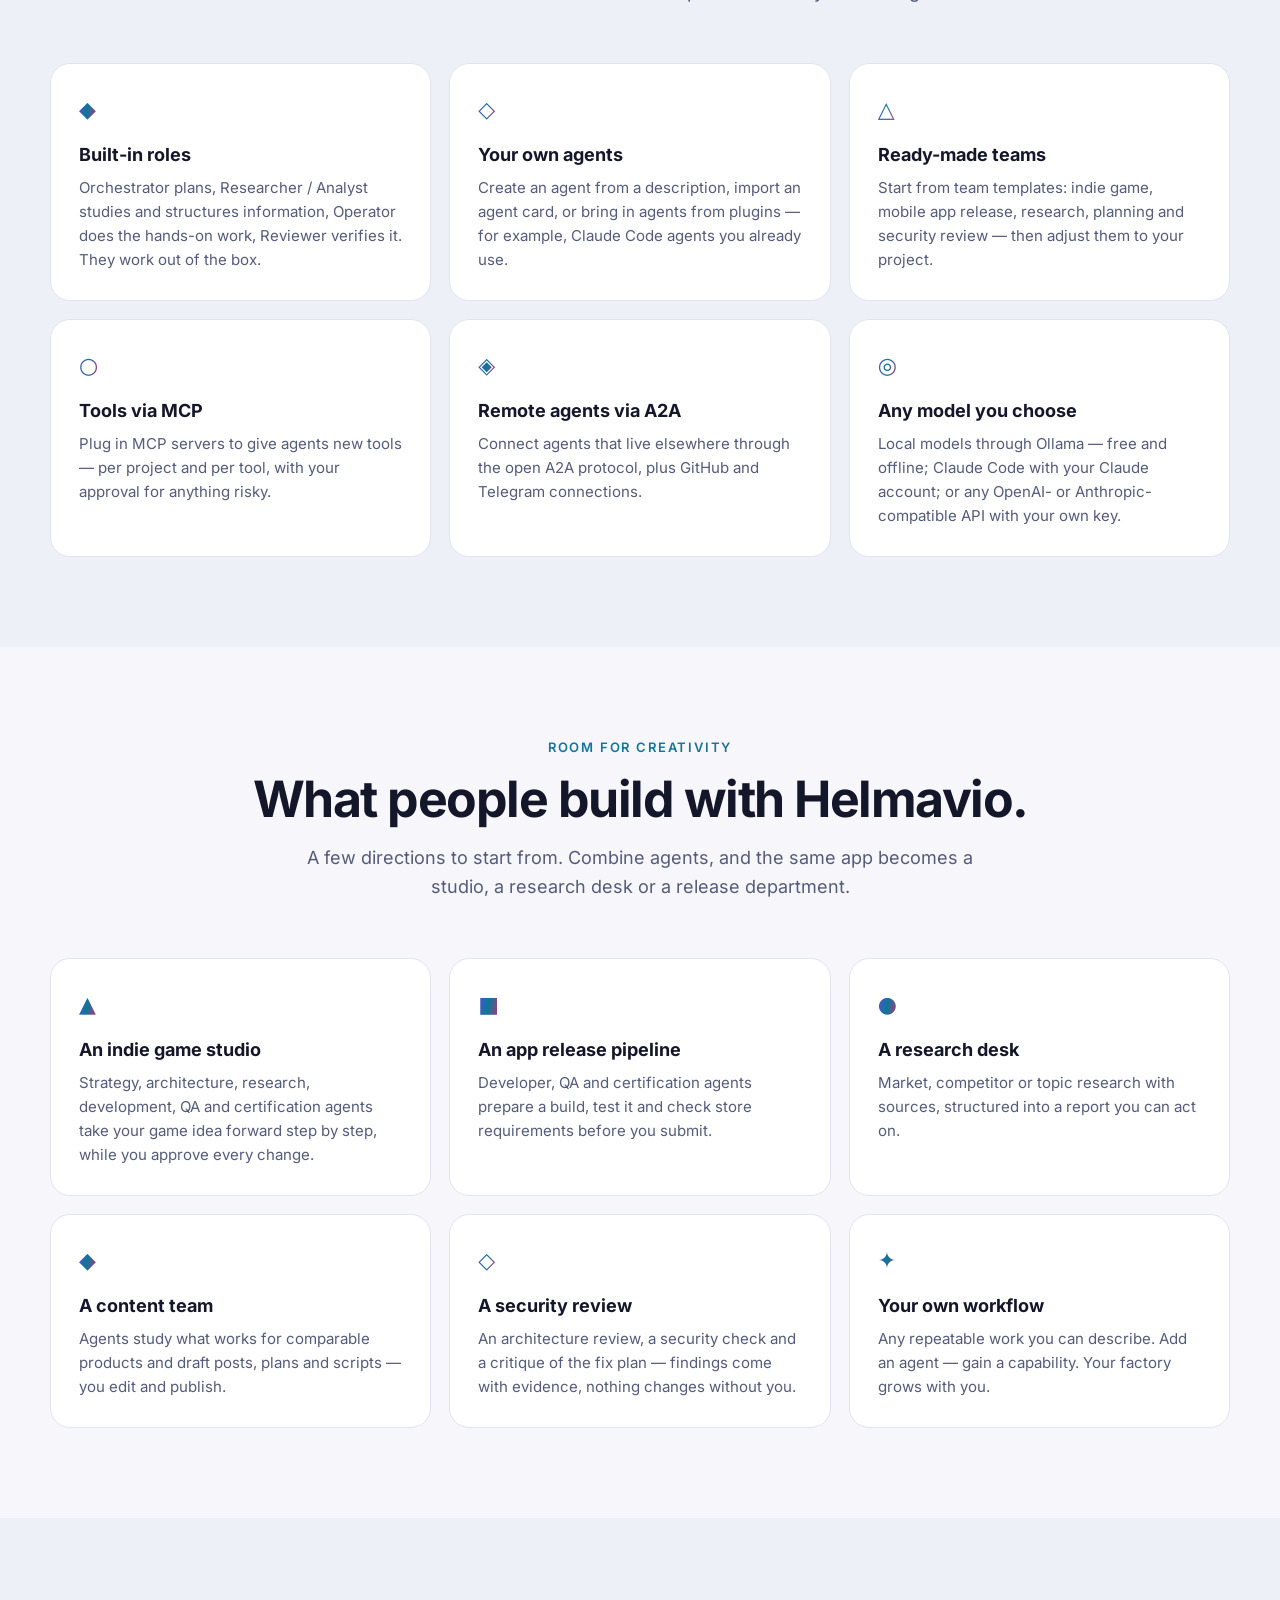
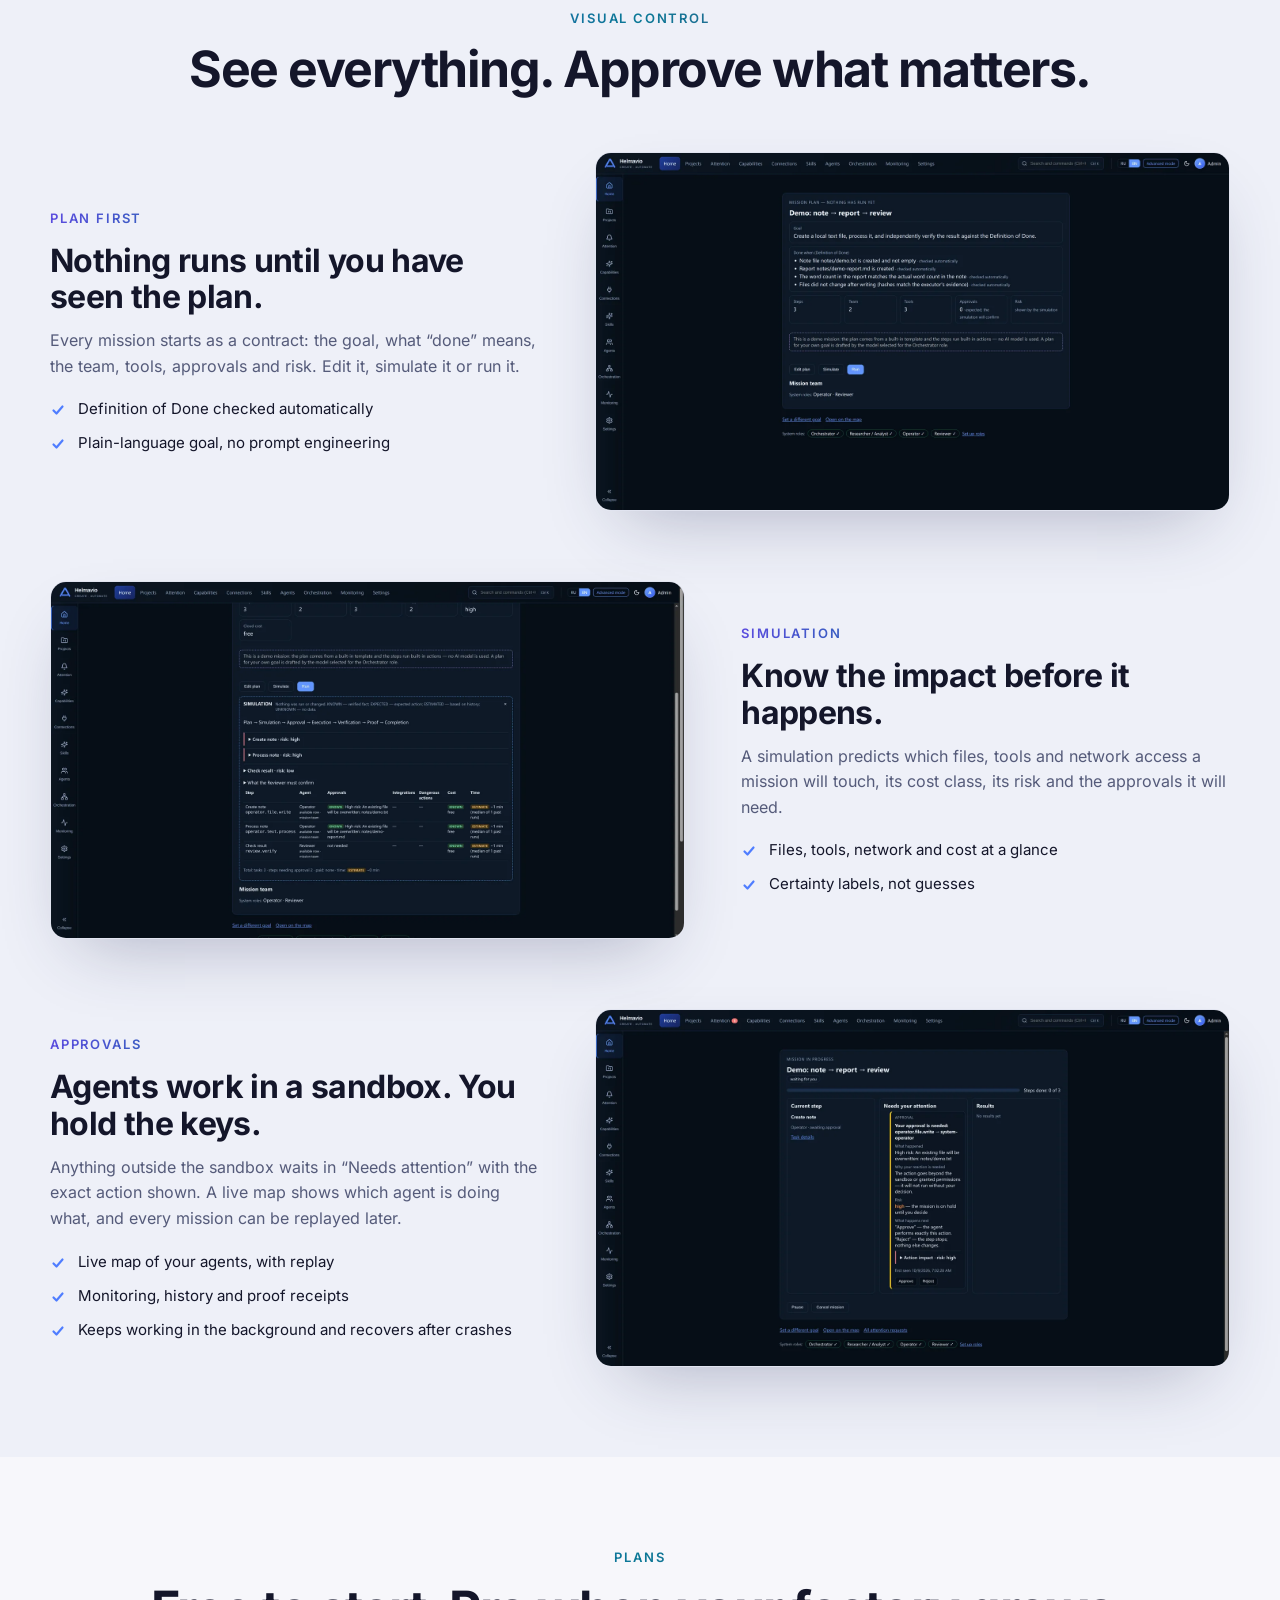
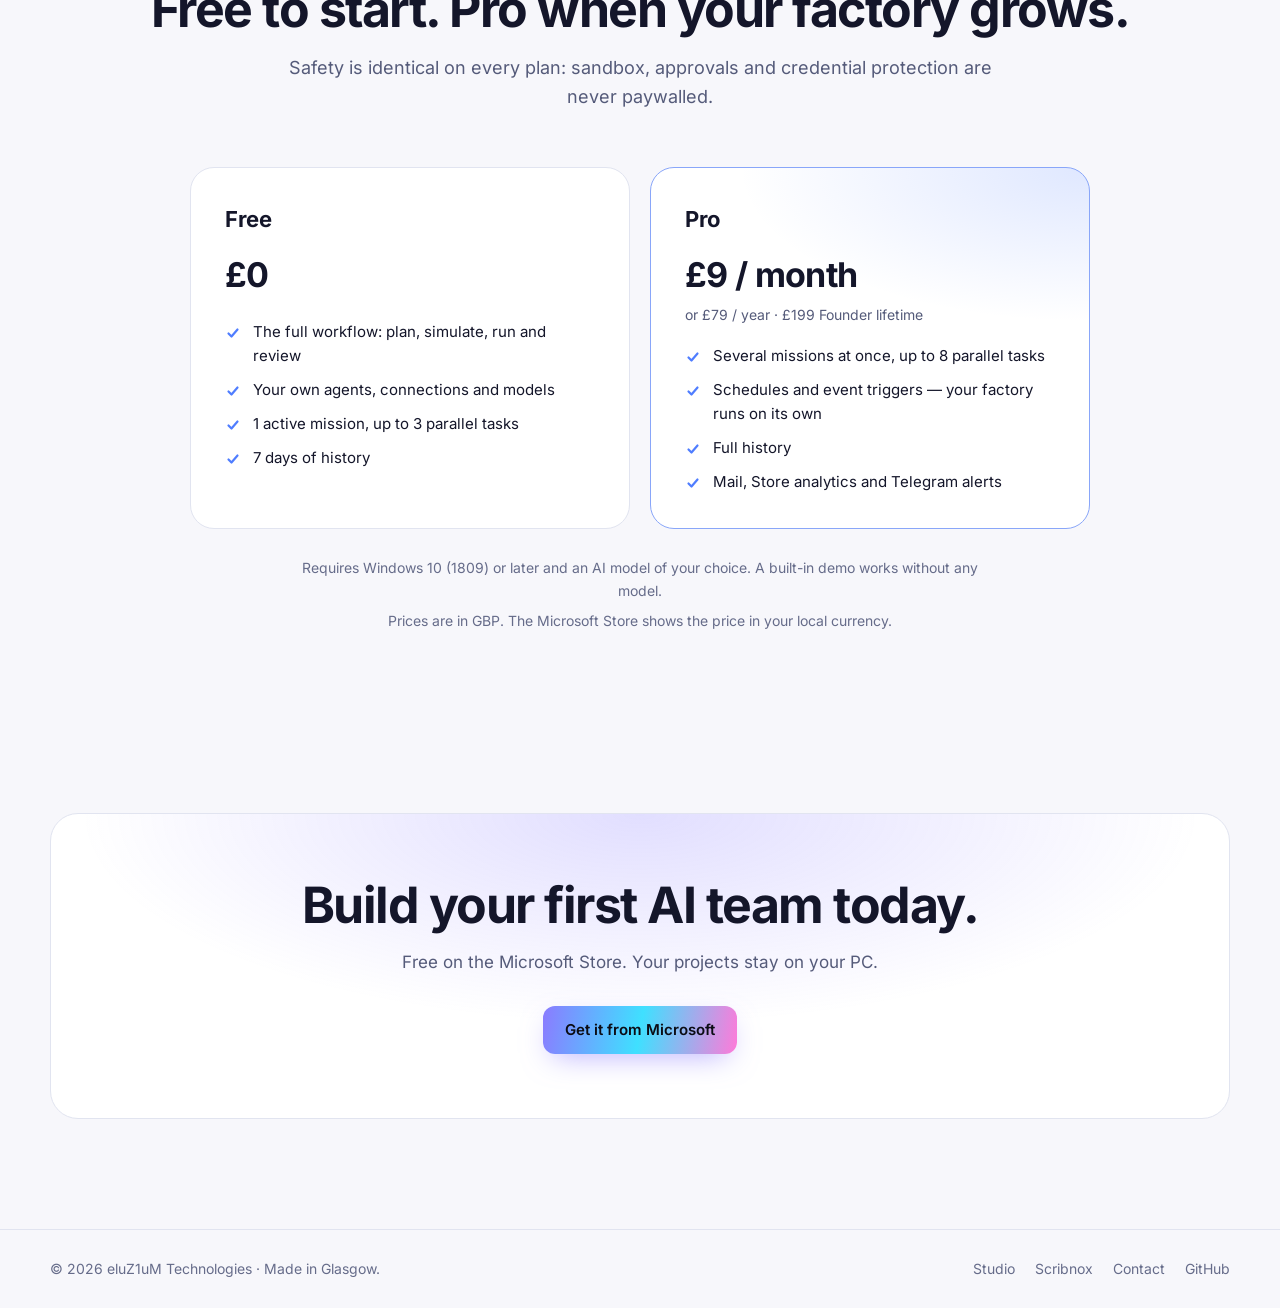
==== commit 401598c4: "Bilingual static site: real /ru/ pages, mobile menu, SEO and polish - Russian is now a set of static" ====
--- a/helmavio/index.html
+++ b/helmavio/index.html
@@ -1,65 +1,88 @@
 <!doctype html>
-<html lang="en" data-theme="dark" data-title-en="Helmavio — your own AI team for Windows" data-title-ru="Helmavio — своя команда ИИ-агентов для Windows">
+<html lang="en" data-ru-lang="ru" data-theme="dark">
 <head>
 <meta charset="utf-8">
 <meta name="viewport" content="width=device-width, initial-scale=1">
-<title>Helmavio — your own AI team for Windows</title>
-<meta name="description" content="Helmavio is an AI agent workspace for Windows: describe a goal, and your own team of agents plans, runs and proves the work — with your approval.">
-<meta property="og:title" content="Helmavio — your own AI team for Windows">
-<meta property="og:description" content="Helmavio is an AI agent workspace for Windows: describe a goal, and your own team of agents plans, runs and proves the work — with your approval.">
+<title data-i18n="hm.meta.title">Helmavio — your own AI team for Windows</title>
+<meta name="description" content="Helmavio is an AI agent workspace for Windows: describe a goal, and your own team of agents plans, runs and proves the work — with your approval." data-i18n-attr="content:hm.meta.desc">
+<link rel="canonical" href="https://eluz1um.github.io/helmavio/" data-ru-href="https://eluz1um.github.io/ru/helmavio/">
+<link rel="alternate" hreflang="en" href="https://eluz1um.github.io/helmavio/">
+<link rel="alternate" hreflang="ru" href="https://eluz1um.github.io/ru/helmavio/">
+<link rel="alternate" hreflang="x-default" href="https://eluz1um.github.io/helmavio/">
+<meta property="og:site_name" content="eluZ1uM Technologies">
+<meta property="og:title" content="Helmavio — your own AI team for Windows" data-i18n-attr="content:hm.meta.title">
+<meta property="og:description" content="An AI agent workspace for Windows: describe a goal, and your own team of agents plans, runs and proves the work — with your approval." data-i18n-attr="content:hm.meta.ogdesc">
 <meta property="og:type" content="website">
-<meta property="og:url" content="https://eluz1um.github.io/helmavio/">
-<meta property="og:image" content="https://eluz1um.github.io/assets/og.png">
+<meta property="og:url" content="https://eluz1um.github.io/helmavio/" data-ru-content="https://eluz1um.github.io/ru/helmavio/">
+<meta property="og:image" content="https://eluz1um.github.io/assets/og/helmavio-en.png" data-ru-content="https://eluz1um.github.io/assets/og/helmavio-ru.png">
+<meta property="og:image:width" content="1200">
+<meta property="og:image:height" content="630">
+<meta property="og:locale" content="en_GB" data-ru-content="ru_RU">
+<meta property="og:locale:alternate" content="ru_RU" data-ru-content="en_GB">
+<meta name="twitter:card" content="summary_large_image">
 <meta name="theme-color" content="#0b0c14">
 <link rel="icon" href="../assets/logo.svg" type="image/svg+xml">
-<link rel="preconnect" href="https://fonts.googleapis.com">
-<link rel="preconnect" href="https://fonts.gstatic.com" crossorigin>
-<link href="https://fonts.googleapis.com/css2?family=Inter:wght@400;500;600;700&family=Instrument+Serif:ital@0;1&display=swap" rel="stylesheet">
+<link rel="icon" href="../assets/icons/favicon-32.png" sizes="32x32" type="image/png">
+<link rel="apple-touch-icon" href="../assets/icons/apple-touch-icon.png">
+<link rel="preload" href="../assets/fonts/inter-latin.woff2" data-ru-href="../assets/fonts/inter-cyrillic.woff2" as="font" type="font/woff2" crossorigin>
 <link rel="stylesheet" href="../assets/styles.css">
 <script>
+  // Before first paint: theme (saved, else system) and language (saved, else browser → /ru/).
   (function () {
-    var d = document.documentElement, t = null, l = null;
-    try { t = localStorage.getItem('elz-theme'); l = localStorage.getItem('elz-lang'); } catch (e) {}
+    var d = document.documentElement, t = null, l = null, ok = true;
+    d.className = 'js';
+    try { t = localStorage.getItem('elz-theme'); l = localStorage.getItem('elz-lang'); } catch (e) { ok = false; }
     d.dataset.theme = t || (matchMedia('(prefers-color-scheme: light)').matches ? 'light' : 'dark');
-    d.lang = l || ((navigator.language || '').toLowerCase().startsWith('ru') ? 'ru' : 'en');
+    var want = l || (/^ru\b/i.test(navigator.language || '') ? 'ru' : '');
+    var alt = ok && want && want !== d.lang && document.querySelector('link[rel="alternate"][hreflang="' + want + '"]');
+    if (alt) location.replace(new URL(alt.href).pathname + location.hash);
   })();
+</script>
+<script type="application/ld+json">
+{"@context":"https://schema.org","@type":"SoftwareApplication","name":"Helmavio","url":"https://eluz1um.github.io/helmavio/","downloadUrl":"https://apps.microsoft.com/detail/9NWDJV026M44","image":"https://eluz1um.github.io/assets/helmavio.webp","operatingSystem":"Windows 10 (1809) or later","applicationCategory":"BusinessApplication","offers":{"@type":"Offer","price":"0","priceCurrency":"GBP"},"publisher":{"@type":"Organization","name":"eluZ1uM Technologies","url":"https://eluz1um.github.io/"}}
 </script>
 </head>
 <body class="subpage" style="--accent:#4f7dff">
+<a class="skip" href="#main" data-i18n="skip.main">Skip to content</a>
 <header class="nav">
   <div class="wrap nav-in">
-    <a class="brand" href="../" aria-label="eluZ1uM Technologies — home">
+    <a class="brand" href="../" aria-label="eluZ1uM Technologies — home" data-i18n-attr="aria-label:brand.home">
       <img src="../assets/logo.svg" alt="" width="34" height="34">
       <span>eluZ1uM <b>Technologies</b></span>
     </a>
-    <nav class="links" aria-label="Main">
+    <nav class="links" id="links" aria-label="Main" data-i18n-attr="aria-label:nav.main">
       <a href="../#products" data-i18n="nav.products">Products</a>
       <a href="../scribnox/">Scribnox</a>
-      <a href="../helmavio/">Helmavio</a>
+      <a href="../helmavio/" aria-current="page">Helmavio</a>
+      <a href="../#about" data-i18n="nav.about">About</a>
       <a href="../#contact" data-i18n="nav.contact">Contact</a>
     </nav>
     <div class="tools">
-      <button class="pill" id="lang" type="button" aria-label="Language / Язык"><span data-lang="en">EN</span><span data-lang="ru">RU</span></button>
-      <button class="icon" id="theme" type="button" aria-label="Light / dark">
+      <a class="pill" id="lang" href="../ru/helmavio/" data-ru-href="../../helmavio/" hreflang="ru" data-ru-hreflang="en" aria-label="Русская версия" data-i18n-attr="aria-label:lang.switch"><span data-lang="en">EN</span><span data-lang="ru">RU</span></a>
+      <button class="icon" id="theme" type="button" aria-label="Switch light / dark theme" data-i18n-attr="aria-label:theme">
         <svg class="sun" viewBox="0 0 24 24" aria-hidden="true"><circle cx="12" cy="12" r="4.5"/><path d="M12 1.5v3M12 19.5v3M1.5 12h3M19.5 12h3M4.6 4.6l2.1 2.1M17.3 17.3l2.1 2.1M4.6 19.4l2.1-2.1M17.3 6.7l2.1-2.1"/></svg>
         <svg class="moon" viewBox="0 0 24 24" aria-hidden="true"><path d="M20 14.5A8.5 8.5 0 1 1 9.5 4a7 7 0 0 0 10.5 10.5z"/></svg>
+      </button>
+      <button class="icon menu" id="menu" type="button" aria-expanded="false" aria-controls="links" aria-label="Menu" data-i18n-attr="aria-label:menu">
+        <svg class="bars" viewBox="0 0 24 24" aria-hidden="true"><path d="M4 7h16M4 12h16M4 17h16"/></svg>
+        <svg class="x" viewBox="0 0 24 24" aria-hidden="true"><path d="M6 6l12 12M18 6L6 18"/></svg>
       </button>
     </div>
   </div>
 </header>
-<main id="top">
+<main id="main">
 
 <section class="hero sub-hero">
   <div class="glow g1"></div><div class="glow g2"></div>
   <div class="wrap hero-in">
     <div class="hero-copy reveal">
       <a class="back" href="../#products" data-i18n="sub.back">← All products</a>
-      <div class="p-name"><img src="../assets/helmavio-icon.png" alt="" width="56" height="56"><div><h3>Helmavio</h3><span class="tag live" data-i18n="tag.live">On the Microsoft Store</span></div></div>
+      <div class="p-name"><img src="../assets/helmavio-icon.png" alt="" width="56" height="56"><div><p class="p-title">Helmavio</p><span class="tag live" data-i18n="tag.live">On the Microsoft Store</span></div></div>
       <h1><span data-i18n="hm.h1a">Your own AI team.</span><br><em data-i18n="hm.h1b">Built your way.</em></h1>
       <p class="lead" data-i18n="hm.lead">Helmavio is not one more chatbot. It is a workspace where you assemble your own team of AI agents and give it real work. Describe a goal in plain words — Helmavio plans it, hands the steps to the right agents, runs them and proves the result. What your team can do is limited only by the agents and models you connect.</p>
-      <div class="cta"><a class="store-badge" href="https://apps.microsoft.com/detail/9NWDJV026M44?mode=full" target="_blank" rel="noopener"><img data-badge src="https://get.microsoft.com/images/en-us%20dark.svg" alt="Get it from Microsoft" width="166" height="52"></a><a class="btn ghost" href="#potential" data-i18n="hm.cta2">See what it can do</a></div>
+      <div class="cta"><a class="store-badge" href="https://apps.microsoft.com/detail/9NWDJV026M44?mode=full" target="_blank" rel="noopener"><img data-badge src="https://get.microsoft.com/images/en-us%20light.svg" data-ru-src="https://get.microsoft.com/images/ru%20light.svg" alt="Get Helmavio from Microsoft" data-i18n-attr="alt:badge.hm" width="166" height="52"></a><a class="btn ghost" href="#potential" data-i18n="hm.cta2">See what it can do</a></div>
     </div>
-    <div class="hero-art single reveal" aria-hidden="true"><div class="shot front"><img src="../assets/hm/en-1-home.webp" data-src-en="../assets/hm/en-1-home.webp" data-src-ru="../assets/hm/ru-1-home.webp" alt="" width="1600" height="900" loading="lazy"></div></div>
+    <div class="hero-art single reveal" aria-hidden="true"><div class="shot front"><img src="../assets/hm/en-1-home.webp" data-ru-src="../assets/hm/ru-1-home.webp" alt="" width="1600" height="900" fetchpriority="high"></div></div>
   </div>
 </section>
 
@@ -78,13 +101,13 @@
   <div class="wrap">
     <header class="sec-head reveal"><p class="eyebrow" data-i18n="hm.pot.eye">The real potential</p><h2 data-i18n="hm.pot.h2">Connect any agent. Grow any capability.</h2><p class="sec-lead" data-i18n="hm.pot.lead">Helmavio is a platform: every agent and model you add becomes a new skill of your team. Start with the built-in roles and expand as far as your ideas go.</p></header>
     <div class="cards c3">
-<div class="card reveal"><span class="ic">◆</span><h3 data-i18n="hm.c1h">Built-in roles</h3><p data-i18n="hm.c1p">Orchestrator plans, Researcher / Analyst studies and structures information, Operator does the hands-on work, Reviewer verifies it. They work out of the box.</p></div>
-<div class="card reveal"><span class="ic">◇</span><h3 data-i18n="hm.c2h">Your own agents</h3><p data-i18n="hm.c2p">Create an agent from a description, import an agent card, or bring in agents from plugins — for example, Claude Code agents you already use.</p></div>
-<div class="card reveal"><span class="ic">△</span><h3 data-i18n="hm.c3h">Ready-made teams</h3><p data-i18n="hm.c3p">Start from team templates: indie game, mobile app release, research, planning and security review — then adjust them to your project.</p></div>
-<div class="card reveal"><span class="ic">○</span><h3 data-i18n="hm.c4h">Tools via MCP</h3><p data-i18n="hm.c4p">Plug in MCP servers to give agents new tools — per project and per tool, with your approval for anything risky.</p></div>
-<div class="card reveal"><span class="ic">◈</span><h3 data-i18n="hm.c5h">Remote agents via A2A</h3><p data-i18n="hm.c5p">Connect agents that live elsewhere through the open A2A protocol, plus GitHub and Telegram connections.</p></div>
-<div class="card reveal"><span class="ic">◎</span><h3 data-i18n="hm.c6h">Any model you choose</h3><p data-i18n="hm.c6p">Local models through Ollama — free and offline; Claude Code with your Claude account; or any OpenAI- or Anthropic-compatible API with your own key.</p></div>
-</div>
+      <div class="card reveal"><span class="ic" aria-hidden="true">◆</span><h3 data-i18n="hm.c1h">Built-in roles</h3><p data-i18n="hm.c1p">Orchestrator plans, Researcher / Analyst studies and structures information, Operator does the hands-on work, Reviewer verifies it. They work out of the box.</p></div>
+      <div class="card reveal"><span class="ic" aria-hidden="true">◇</span><h3 data-i18n="hm.c2h">Your own agents</h3><p data-i18n="hm.c2p">Create an agent from a description, import an agent card, or bring in agents from plugins — for example, Claude Code agents you already use.</p></div>
+      <div class="card reveal"><span class="ic" aria-hidden="true">△</span><h3 data-i18n="hm.c3h">Ready-made teams</h3><p data-i18n="hm.c3p">Start from team templates: indie game, mobile app release, research, planning and security review — then adjust them to your project.</p></div>
+      <div class="card reveal"><span class="ic" aria-hidden="true">○</span><h3 data-i18n="hm.c4h">Tools via MCP</h3><p data-i18n="hm.c4p">Plug in MCP servers to give agents new tools — per project and per tool, with your approval for anything risky.</p></div>
+      <div class="card reveal"><span class="ic" aria-hidden="true">◈</span><h3 data-i18n="hm.c5h">Remote agents via A2A</h3><p data-i18n="hm.c5p">Connect agents that live elsewhere through the open A2A protocol, plus GitHub and Telegram connections.</p></div>
+      <div class="card reveal"><span class="ic" aria-hidden="true">◎</span><h3 data-i18n="hm.c6h">Any model you choose</h3><p data-i18n="hm.c6p">Local models through Ollama — free and offline; Claude Code with your Claude account; or any OpenAI- or Anthropic-compatible API with your own key.</p></div>
+    </div>
   </div>
 </section>
 
@@ -92,13 +115,13 @@
   <div class="wrap">
     <header class="sec-head reveal"><p class="eyebrow" data-i18n="hm.ideas.eye">Room for creativity</p><h2 data-i18n="hm.ideas.h2">What people build with Helmavio.</h2><p class="sec-lead" data-i18n="hm.ideas.lead">A few directions to start from. Combine agents, and the same app becomes a studio, a research desk or a release department.</p></header>
     <div class="cards c3">
-<div class="card reveal"><span class="ic">▲</span><h3 data-i18n="hm.i1h">An indie game studio</h3><p data-i18n="hm.i1p">Strategy, architecture, research, development, QA and certification agents take your game idea forward step by step, while you approve every change.</p></div>
-<div class="card reveal"><span class="ic">■</span><h3 data-i18n="hm.i2h">An app release pipeline</h3><p data-i18n="hm.i2p">Developer, QA and certification agents prepare a build, test it and check store requirements before you submit.</p></div>
-<div class="card reveal"><span class="ic">●</span><h3 data-i18n="hm.i3h">A research desk</h3><p data-i18n="hm.i3p">Market, competitor or topic research with sources, structured into a report you can act on.</p></div>
-<div class="card reveal"><span class="ic">◆</span><h3 data-i18n="hm.i4h">A content team</h3><p data-i18n="hm.i4p">Agents study what works for comparable products and draft posts, plans and scripts — you edit and publish.</p></div>
-<div class="card reveal"><span class="ic">◇</span><h3 data-i18n="hm.i5h">A security review</h3><p data-i18n="hm.i5p">An architecture review, a security check and a critique of the fix plan — findings come with evidence, nothing changes without you.</p></div>
-<div class="card reveal"><span class="ic">✦</span><h3 data-i18n="hm.i6h">Your own workflow</h3><p data-i18n="hm.i6p">Any repeatable work you can describe. Add an agent — gain a capability. Your factory grows with you.</p></div>
-</div>
+      <div class="card reveal"><span class="ic" aria-hidden="true">▲</span><h3 data-i18n="hm.i1h">An indie game studio</h3><p data-i18n="hm.i1p">Strategy, architecture, research, development, QA and certification agents take your game idea forward step by step, while you approve every change.</p></div>
+      <div class="card reveal"><span class="ic" aria-hidden="true">■</span><h3 data-i18n="hm.i2h">An app release pipeline</h3><p data-i18n="hm.i2p">Developer, QA and certification agents prepare a build, test it and check store requirements before you submit.</p></div>
+      <div class="card reveal"><span class="ic" aria-hidden="true">●</span><h3 data-i18n="hm.i3h">A research desk</h3><p data-i18n="hm.i3p">Market, competitor or topic research with sources, structured into a report you can act on.</p></div>
+      <div class="card reveal"><span class="ic" aria-hidden="true">◆</span><h3 data-i18n="hm.i4h">A content team</h3><p data-i18n="hm.i4p">Agents study what works for comparable products and draft posts, plans and scripts — you edit and publish.</p></div>
+      <div class="card reveal"><span class="ic" aria-hidden="true">◇</span><h3 data-i18n="hm.i5h">A security review</h3><p data-i18n="hm.i5p">An architecture review, a security check and a critique of the fix plan — findings come with evidence, nothing changes without you.</p></div>
+      <div class="card reveal"><span class="ic" aria-hidden="true">✦</span><h3 data-i18n="hm.i6h">Your own workflow</h3><p data-i18n="hm.i6p">Any repeatable work you can describe. Add an agent — gain a capability. Your factory grows with you.</p></div>
+    </div>
   </div>
 </section>
 
@@ -106,28 +129,29 @@
   <div class="wrap">
     <header class="sec-head reveal"><p class="eyebrow" data-i18n="hm.ctrl.eye">Visual control</p><h2 data-i18n="hm.ctrl.h2">See everything. Approve what matters.</h2></header>
     <article class="feature reveal">
-  <div class="f-copy"><p class="eyebrow" data-i18n="hm.f1.eye">Plan first</p><h3 data-i18n="hm.f1.h">Nothing runs until you have seen the plan.</h3><p data-i18n="hm.f1.p">Every mission starts as a contract: the goal, what “done” means, the team, tools, approvals and risk. Edit it, simulate it or run it.</p><ul class="ticks"><li data-i18n="hm.f1.b1">Definition of Done checked automatically</li><li data-i18n="hm.f1.b2">Plain-language goal, no prompt engineering</li></ul></div>
-  <figure class="p-shot"><img src="../assets/hm/en-2-plan.webp" data-src-en="../assets/hm/en-2-plan.webp" data-src-ru="../assets/hm/ru-2-plan.webp" alt="Mission plan with Definition of Done" width="1600" height="900" loading="lazy"></figure>
-</article>
+      <div class="f-copy"><p class="eyebrow" data-i18n="hm.f1.eye">Plan first</p><h3 data-i18n="hm.f1.h">Nothing runs until you have seen the plan.</h3><p data-i18n="hm.f1.p">Every mission starts as a contract: the goal, what “done” means, the team, tools, approvals and risk. Edit it, simulate it or run it.</p><ul class="ticks"><li data-i18n="hm.f1.b1">Definition of Done checked automatically</li><li data-i18n="hm.f1.b2">Plain-language goal, no prompt engineering</li></ul></div>
+      <figure class="p-shot"><img src="../assets/hm/en-2-plan.webp" data-ru-src="../assets/hm/ru-2-plan.webp" alt="Mission plan with Definition of Done" data-i18n-attr="alt:hm.f1.alt" width="1600" height="900" loading="lazy"></figure>
+    </article>
     <article class="feature flip reveal">
-  <div class="f-copy"><p class="eyebrow" data-i18n="hm.f2.eye">Simulation</p><h3 data-i18n="hm.f2.h">Know the impact before it happens.</h3><p data-i18n="hm.f2.p">A simulation predicts which files, tools and network access a mission will touch, its cost class, its risk and the approvals it will need.</p><ul class="ticks"><li data-i18n="hm.f2.b1">Files, tools, network and cost at a glance</li><li data-i18n="hm.f2.b2">Certainty labels, not guesses</li></ul></div>
-  <figure class="p-shot"><img src="../assets/hm/en-3-simulation.webp" data-src-en="../assets/hm/en-3-simulation.webp" data-src-ru="../assets/hm/ru-3-simulation.webp" alt="Simulation report" width="1600" height="900" loading="lazy"></figure>
-</article>
+      <div class="f-copy"><p class="eyebrow" data-i18n="hm.f2.eye">Simulation</p><h3 data-i18n="hm.f2.h">Know the impact before it happens.</h3><p data-i18n="hm.f2.p">A simulation predicts which files, tools and network access a mission will touch, its cost class, its risk and the approvals it will need.</p><ul class="ticks"><li data-i18n="hm.f2.b1">Files, tools, network and cost at a glance</li><li data-i18n="hm.f2.b2">Certainty labels, not guesses</li></ul></div>
+      <figure class="p-shot"><img src="../assets/hm/en-3-simulation.webp" data-ru-src="../assets/hm/ru-3-simulation.webp" alt="Simulation report" data-i18n-attr="alt:hm.f2.alt" width="1600" height="900" loading="lazy"></figure>
+    </article>
     <article class="feature reveal">
-  <div class="f-copy"><p class="eyebrow" data-i18n="hm.f3.eye">Approvals</p><h3 data-i18n="hm.f3.h">Agents work in a sandbox. You hold the keys.</h3><p data-i18n="hm.f3.p">Anything outside the sandbox waits in “Needs attention” with the exact action shown. A live map shows which agent is doing what, and every mission can be replayed later.</p><ul class="ticks"><li data-i18n="hm.f3.b1">Live map of your agents, with replay</li><li data-i18n="hm.f3.b2">Monitoring, history and proof receipts</li><li data-i18n="hm.f3.b3">Keeps working in the background and recovers after crashes</li></ul></div>
-  <figure class="p-shot"><img src="../assets/hm/en-4-approval.webp" data-src-en="../assets/hm/en-4-approval.webp" data-src-ru="../assets/hm/ru-4-approval.webp" alt="Approval request in Needs attention" width="1600" height="900" loading="lazy"></figure>
-</article>
+      <div class="f-copy"><p class="eyebrow" data-i18n="hm.f3.eye">Approvals</p><h3 data-i18n="hm.f3.h">Agents work in a sandbox. You hold the keys.</h3><p data-i18n="hm.f3.p">Anything outside the sandbox waits in “Needs attention” with the exact action shown. A live map shows which agent is doing what, and every mission can be replayed later.</p><ul class="ticks"><li data-i18n="hm.f3.b1">Live map of your agents, with replay</li><li data-i18n="hm.f3.b2">Monitoring, history and proof receipts</li><li data-i18n="hm.f3.b3">Keeps working in the background and recovers after crashes</li></ul></div>
+      <figure class="p-shot"><img src="../assets/hm/en-4-approval.webp" data-ru-src="../assets/hm/ru-4-approval.webp" alt="Approval request in Needs attention" data-i18n-attr="alt:hm.f3.alt" width="1600" height="900" loading="lazy"></figure>
+    </article>
   </div>
 </section>
 
-<section class="band">
+<section id="plans" class="band">
   <div class="wrap">
     <header class="sec-head reveal"><p class="eyebrow" data-i18n="hm.plans.eye">Plans</p><h2 data-i18n="hm.plans.h2">Free to start. Pro when your factory grows.</h2><p class="sec-lead" data-i18n="hm.plans.lead">Safety is identical on every plan: sandbox, approvals and credential protection are never paywalled.</p></header>
     <div class="plans">
-      <div class="plan reveal"><h3 data-i18n="hm.free.h">Free</h3><p class="price" data-i18n="hm.free.p">£0</p><ul class="ticks"><li data-i18n="hm.free.b1">The full workflow: plan, simulate, run and review</li><li data-i18n="hm.free.b2">Your own agents, connections and models</li><li data-i18n="hm.free.b3">1 active mission, up to 3 parallel tasks</li><li data-i18n="hm.free.b4">7 days of history</li></ul></div>
-      <div class="plan pro reveal"><h3 data-i18n="hm.pro.h">Pro</h3><p class="price" data-i18n="hm.pro.p">£9 / month</p><p class="price-alt" data-i18n="hm.pro.alt">or £79 / year · £199 Founder lifetime</p><ul class="ticks"><li data-i18n="hm.pro.b1">Several missions at once, up to 8 parallel tasks</li><li data-i18n="hm.pro.b2">Schedules and event triggers — your factory runs on its own</li><li data-i18n="hm.pro.b3">Full history</li><li data-i18n="hm.pro.b4">Mail, Store analytics and Telegram alerts</li></ul></div>
+      <div class="plan reveal"><h3 data-i18n="hm.free.h">Free</h3><p class="price">£0</p><ul class="ticks"><li data-i18n="hm.free.b1">The full workflow: plan, simulate, run and review</li><li data-i18n="hm.free.b2">Your own agents, connections and models</li><li data-i18n="hm.free.b3">1 active mission, up to 3 parallel tasks</li><li data-i18n="hm.free.b4">7 days of history</li></ul></div>
+      <div class="plan pro reveal"><h3>Pro</h3><p class="price" data-i18n="hm.pro.p">£9 / month</p><p class="price-alt" data-i18n="hm.pro.alt">or £79 / year · £199 Founder lifetime</p><ul class="ticks"><li data-i18n="hm.pro.b1">Several missions at once, up to 8 parallel tasks</li><li data-i18n="hm.pro.b2">Schedules and event triggers — your factory runs on its own</li><li data-i18n="hm.pro.b3">Full history</li><li data-i18n="hm.pro.b4">Mail, Store analytics and Telegram alerts</li></ul></div>
     </div>
     <p class="note" data-i18n="hm.req">Requires Windows 10 (1809) or later and an AI model of your choice. A built-in demo works without any model.</p>
+    <p class="note" data-i18n="price.note">Prices are in GBP. The Microsoft Store shows the price in your local currency.</p>
   </div>
 </section>
 
@@ -135,19 +159,22 @@
   <div class="wrap contact-in reveal">
     <h2 data-i18n="hm.end.h">Build your first AI team today.</h2>
     <p data-i18n="hm.end.p">Free on the Microsoft Store. Your projects stay on your PC.</p>
-    <div class="cta center"><a class="store-badge" href="https://apps.microsoft.com/detail/9NWDJV026M44?mode=full" target="_blank" rel="noopener"><img data-badge src="https://get.microsoft.com/images/en-us%20dark.svg" alt="Get it from Microsoft" width="166" height="52"></a></div>
+    <div class="cta center"><a class="store-badge" href="https://apps.microsoft.com/detail/9NWDJV026M44?mode=full" target="_blank" rel="noopener"><img data-badge src="https://get.microsoft.com/images/en-us%20light.svg" data-ru-src="https://get.microsoft.com/images/ru%20light.svg" alt="Get Helmavio from Microsoft" data-i18n-attr="alt:badge.hm" width="166" height="52" loading="lazy"></a></div>
   </div>
 </section>
 
 </main>
 <footer class="foot">
   <div class="wrap foot-in">
-    <span>© <span id="year">2026</span> eluZ1uM Technologies</span>
-    <a href="../" data-i18n="sub.home">eluZ1uM Technologies — home</a>
-    <a href="https://apps.microsoft.com/detail/9PL5TT6W1RSF" target="_blank" rel="noopener">Scribnox</a> · <a href="https://apps.microsoft.com/detail/9NWDJV026M44" target="_blank" rel="noopener">Helmavio</a>
+    <span>© <span id="year">2026</span> eluZ1uM Technologies · <span data-i18n="ft.made">Made in Glasgow.</span></span>
+    <nav aria-label="Footer" data-i18n-attr="aria-label:ft.nav">
+      <a href="../" data-i18n="ft.home">Studio</a>
+      <a href="../scribnox/">Scribnox</a>
+      <a href="../#contact" data-i18n="nav.contact">Contact</a>
+      <a href="https://github.com/eluZ1uM" target="_blank" rel="noopener">GitHub</a>
+    </nav>
   </div>
 </footer>
-<script src="../assets/pages-ru.js"></script>
 <script src="../assets/site.js"></script>
 </body>
 </html>
--- a/assets/styles.css
+++ b/assets/styles.css
@@ -1,16 +1,30 @@
 /* eluZ1uM Technologies — studio site. Dark first, light via [data-theme="light"]. */
+
+/* fonts (self-hosted, SIL Open Font License — see assets/fonts/README.md) */
+@font-face { font-family: Inter; font-style: normal; font-weight: 400 700; font-display: swap; src: url(fonts/inter-latin.woff2) format("woff2"); unicode-range: U+0000-00FF, U+0131, U+0152-0153, U+02BB-02BC, U+02C6, U+02DA, U+02DC, U+0304, U+0308, U+0329, U+2000-206F, U+20AC, U+2122, U+2191, U+2193, U+2212, U+2215, U+FEFF, U+FFFD; }
+@font-face { font-family: Inter; font-style: normal; font-weight: 400 700; font-display: swap; src: url(fonts/inter-latin-ext.woff2) format("woff2"); unicode-range: U+0100-02BA, U+02BD-02C5, U+02C7-02CC, U+02CE-02D7, U+02DD-02FF, U+0304, U+0308, U+0329, U+1D00-1DBF, U+1E00-1E9F, U+1EF2-1EFF, U+2020, U+20A0-20AB, U+20AD-20C4, U+2113, U+2C60-2C7F, U+A720-A7FF; }
+@font-face { font-family: Inter; font-style: normal; font-weight: 400 700; font-display: swap; src: url(fonts/inter-cyrillic.woff2) format("woff2"); unicode-range: U+0301, U+0400-045F, U+0490-0491, U+04B0-04B1, U+2116; }
+@font-face { font-family: "Instrument Serif"; font-style: italic; font-weight: 400; font-display: swap; src: url(fonts/instrument-serif-italic-latin.woff2) format("woff2"); unicode-range: U+0000-00FF, U+0131, U+0152-0153, U+02BB-02BC, U+02C6, U+02DA, U+02DC, U+0304, U+0308, U+0329, U+2000-206F, U+20AC, U+2122, U+2191, U+2193, U+2212, U+2215, U+FEFF, U+FFFD; }
+@font-face { font-family: "Instrument Serif"; font-style: italic; font-weight: 400; font-display: swap; src: url(fonts/instrument-serif-italic-latin-ext.woff2) format("woff2"); unicode-range: U+0100-02BA, U+02BD-02C5, U+02C7-02CC, U+02CE-02D7, U+02DD-02FF, U+0304, U+0308, U+0329, U+1D00-1DBF, U+1E00-1E9F, U+1EF2-1EFF, U+2020, U+20A0-20AB, U+20AD-20C4, U+2113, U+2C60-2C7F, U+A720-A7FF; }
+/* Instrument Serif has no Cyrillic; Cormorant Garamond italic is the closest match. */
+@font-face { font-family: "Instrument Serif"; font-style: italic; font-weight: 400; font-display: swap; src: url(fonts/cormorant-italic-cyrillic.woff2) format("woff2"); unicode-range: U+0301, U+0400-045F, U+0490-0491, U+04B0-04B1, U+2116; size-adjust: 112%; }
+
 :root {
   --bg: #0b0c14; --bg2: #11131f; --card: #151829; --line: #252a40;
-  --text: #eef0fb; --muted: #9aa0bd; --dim: #6b7192;
+  --text: #eef0fb; --muted: #9aa0bd; --dim: #868cab;
   --violet: #8b7bff; --cyan: #3fe0ff; --pink: #ff7ad9;
   --grad: linear-gradient(100deg, #8b7bff 0%, #3fe0ff 50%, #ff7ad9 100%);
+  --grad-text: var(--grad);
+  --live: #4ed6a0; --dev: #ff8aa2;
   --shadow: 0 30px 80px -20px #000c;
   --radius: 20px;
   color-scheme: dark;
 }
 :root[data-theme="light"] {
   --bg: #f7f7fb; --bg2: #eef0f8; --card: #ffffff; --line: #e1e4f0;
-  --text: #14162a; --muted: #555b7a; --dim: #8a8fab;
+  --text: #14162a; --muted: #555b7a; --dim: #666c8a;
+  --grad-text: linear-gradient(100deg, #5b4bdf 0%, #0a7896 50%, #b8327f 100%);
+  --live: #15845a; --dev: #c0335a;
   --shadow: 0 30px 70px -28px #2a2f5a55;
   color-scheme: light;
 }
@@ -23,24 +37,28 @@
 .skip { position: absolute; left: -999px; top: 8px; background: var(--card); padding: 8px 14px; border-radius: 8px; z-index: 99; }
 .skip:focus { left: 12px; }
 :focus-visible { outline: 2px solid var(--cyan); outline-offset: 3px; border-radius: 6px; }
+[data-theme="light"] :focus-visible { outline-color: #5b4bdf; }
 
 /* nav */
-.nav { position: sticky; top: 0; z-index: 20; backdrop-filter: blur(14px); background: color-mix(in srgb, var(--bg) 78%, transparent); border-bottom: 1px solid color-mix(in srgb, var(--line) 70%, transparent); }
+.nav { position: sticky; top: 0; z-index: 20; backdrop-filter: blur(14px); -webkit-backdrop-filter: blur(14px); background: color-mix(in srgb, var(--bg) 78%, transparent); border-bottom: 1px solid color-mix(in srgb, var(--line) 70%, transparent); }
 .nav-in { display: flex; align-items: center; gap: 28px; height: 68px; }
-.brand { display: flex; align-items: center; gap: 10px; text-decoration: none; font-weight: 600; letter-spacing: -.01em; }
+.brand { display: flex; align-items: center; gap: 10px; text-decoration: none; font-weight: 600; letter-spacing: -.01em; white-space: nowrap; }
 .brand b { font-weight: 400; color: var(--muted); }
 .links { display: flex; gap: 24px; margin-left: auto; }
 .links a { text-decoration: none; color: var(--muted); font-size: 14px; transition: color .2s; }
-.links a:hover { color: var(--text); }
+.links a:hover, .links a[aria-current="page"] { color: var(--text); }
 .tools { display: flex; gap: 8px; }
 .pill, .icon { height: 34px; border: 1px solid var(--line); background: var(--card); color: var(--muted); border-radius: 999px; cursor: pointer; font: 600 12px Inter, sans-serif; }
-.pill { display: flex; padding: 3px; gap: 2px; }
+.pill { display: flex; align-items: center; padding: 3px; gap: 2px; text-decoration: none; }
 .pill span { padding: 0 9px; border-radius: 999px; line-height: 26px; }
 html[lang="en"] .pill [data-lang="en"], html[lang="ru"] .pill [data-lang="ru"] { background: var(--text); color: var(--bg); }
-.icon { width: 34px; display: grid; place-items: center; }
+.icon { width: 34px; display: grid; place-items: center; padding: 0; }
 .icon svg { width: 17px; height: 17px; fill: none; stroke: currentColor; stroke-width: 1.8; stroke-linecap: round; }
-.icon .moon { fill: currentColor; stroke: none; }
-[data-theme="dark"] .icon .moon, [data-theme="light"] .icon .sun { display: none; }
+#theme .moon { fill: currentColor; stroke: none; }
+[data-theme="dark"] #theme .moon, [data-theme="light"] #theme .sun { display: none; }
+.menu { display: none; }
+.menu .x, .nav-open .menu .bars { display: none; }
+.nav-open .menu .x { display: block; }
 
 /* buttons */
 .btn { display: inline-flex; align-items: center; justify-content: center; height: 48px; padding: 0 22px; border-radius: 12px; text-decoration: none; font-weight: 600; font-size: 15px; transition: transform .2s, box-shadow .2s, background .2s; }
@@ -57,9 +75,9 @@
 .g2 { width: 460px; height: 460px; background: #13b8e0; bottom: -200px; right: -80px; opacity: .3; }
 [data-theme="light"] .glow { opacity: .18; }
 .hero-in { position: relative; display: grid; grid-template-columns: 1.02fr 1fr; gap: 56px; align-items: center; }
-.eyebrow { margin: 0 0 14px; font-size: 13px; font-weight: 600; letter-spacing: .14em; text-transform: uppercase; background: var(--grad); -webkit-background-clip: text; background-clip: text; color: transparent; }
-h1 { margin: 0; font-size: clamp(42px, 5.6vw, 74px); line-height: 1.02; letter-spacing: -.035em; font-weight: 700; }
-h1 em, h2 em { font-family: "Instrument Serif", Georgia, serif; font-style: italic; font-weight: 400; letter-spacing: -.01em; background: var(--grad); -webkit-background-clip: text; background-clip: text; color: transparent; padding-right: .06em; }
+.eyebrow { margin: 0 0 14px; font-size: 13px; font-weight: 600; letter-spacing: .14em; text-transform: uppercase; background: var(--grad-text); -webkit-background-clip: text; background-clip: text; color: transparent; }
+h1 { margin: 0; font-size: clamp(42px, 5.6vw, 74px); line-height: 1.02; letter-spacing: -.035em; font-weight: 700; text-wrap: balance; }
+h1 em, h2 em { font-family: "Instrument Serif", Georgia, serif; font-style: italic; font-weight: 400; letter-spacing: -.01em; background: var(--grad-text); -webkit-background-clip: text; background-clip: text; color: transparent; padding-right: .06em; }
 .lead { margin: 24px 0 0; max-width: 560px; color: var(--muted); font-size: 18px; }
 .facts { list-style: none; display: flex; flex-wrap: wrap; gap: 10px 26px; padding: 0; margin: 34px 0 0; color: var(--muted); font-size: 14px; }
 .facts b { color: var(--text); font-size: 20px; margin-right: 4px; }
@@ -73,7 +91,7 @@
 /* sections */
 section { scroll-margin-top: 70px; }
 .sec-head { text-align: center; margin-bottom: 56px; }
-h2 { margin: 0; font-size: clamp(32px, 4.2vw, 50px); line-height: 1.08; letter-spacing: -.03em; }
+h2 { margin: 0; font-size: clamp(32px, 4.2vw, 50px); line-height: 1.08; letter-spacing: -.03em; text-wrap: balance; }
 .products { padding: 90px 0 40px; background: linear-gradient(var(--bg), var(--bg2)); }
 .product { display: grid; grid-template-columns: 1fr 1.25fr; gap: 56px; align-items: center; padding: 44px; margin-bottom: 36px; border-radius: 28px; background: var(--card); border: 1px solid var(--line); position: relative; overflow: hidden; }
 .product::before { content: ""; position: absolute; inset: 0; background: radial-gradient(600px 300px at 0% 0%, color-mix(in srgb, var(--accent) 22%, transparent), transparent 70%); pointer-events: none; }
@@ -82,30 +100,32 @@
 .p-copy { position: relative; }
 .p-name { display: flex; align-items: center; gap: 14px; }
 .p-name img { border-radius: 14px; box-shadow: 0 8px 24px -8px #0008; }
-.p-name h3 { margin: 0; font-size: 26px; letter-spacing: -.02em; }
+.p-name h3, .p-name .p-title { margin: 0; font-size: 26px; font-weight: 700; letter-spacing: -.02em; line-height: 1.3; }
+.p-name h3 a { text-decoration: none; }
+.p-name h3 a:hover { text-decoration: underline; text-underline-offset: 4px; text-decoration-thickness: 2px; }
 .tag { display: inline-block; margin-top: 4px; font-size: 12px; font-weight: 600; padding: 2px 10px; border-radius: 999px; border: 1px solid; }
-.tag.live { color: #4ed6a0; border-color: #4ed6a055; background: #4ed6a014; }
-.tag.soon { color: #6fa0ff; border-color: #6fa0ff55; background: #6fa0ff14; }
-.tag.dev { color: #ff8aa2; border-color: #ff8aa255; background: #ff8aa214; }
+.tag.live { color: var(--live); border-color: color-mix(in srgb, var(--live) 35%, transparent); background: color-mix(in srgb, var(--live) 8%, transparent); }
+.tag.dev { color: var(--dev); border-color: color-mix(in srgb, var(--dev) 35%, transparent); background: color-mix(in srgb, var(--dev) 8%, transparent); }
 .p-tagline { margin: 22px 0 8px; font-size: 24px; font-weight: 600; letter-spacing: -.02em; }
 .p-copy > p { color: var(--muted); }
 .ticks { list-style: none; padding: 0; margin: 18px 0 0; display: grid; gap: 10px; }
 .ticks li { position: relative; padding-left: 28px; font-size: 15px; }
-.ticks li::before { content: ""; position: absolute; left: 0; top: 5px; width: 16px; height: 16px; border-radius: 50%; background: var(--accent); -webkit-mask: url('data:image/svg+xml;utf8,<svg xmlns="http://www.w3.org/2000/svg" viewBox="0 0 16 16"><path d="M3.5 8.5l3 3 6-7" fill="none" stroke="black" stroke-width="2.2" stroke-linecap="round" stroke-linejoin="round"/></svg>') center/16px no-repeat; mask: url('data:image/svg+xml;utf8,<svg xmlns="http://www.w3.org/2000/svg" viewBox="0 0 16 16"><path d="M3.5 8.5l3 3 6-7" fill="none" stroke="black" stroke-width="2.2" stroke-linecap="round" stroke-linejoin="round"/></svg>') center/16px no-repeat; }
-.p-cta { margin-top: 28px; min-height: 52px; display: flex; align-items: center; }
+.ticks li::before { content: ""; position: absolute; left: 0; top: 5px; width: 16px; height: 16px; border-radius: 50%; background: var(--accent, var(--violet)); -webkit-mask: url('data:image/svg+xml;utf8,<svg xmlns="http://www.w3.org/2000/svg" viewBox="0 0 16 16"><path d="M3.5 8.5l3 3 6-7" fill="none" stroke="black" stroke-width="2.2" stroke-linecap="round" stroke-linejoin="round"/></svg>') center/16px no-repeat; mask: url('data:image/svg+xml;utf8,<svg xmlns="http://www.w3.org/2000/svg" viewBox="0 0 16 16"><path d="M3.5 8.5l3 3 6-7" fill="none" stroke="black" stroke-width="2.2" stroke-linecap="round" stroke-linejoin="round"/></svg>') center/16px no-repeat; }
+.p-cta { margin-top: 28px; min-height: 52px; display: flex; align-items: center; gap: 14px; flex-wrap: wrap; }
 .store-badge img { height: 52px; width: auto; }
 .store-badge { display: inline-block; border-radius: 8px; transition: transform .2s; }
 .store-badge:hover { transform: translateY(-1px); }
 .p-shot { margin: 0; border-radius: 16px; overflow: hidden; border: 1px solid var(--line); box-shadow: var(--shadow); position: relative; }
 .p-shot.battle { aspect-ratio: 16 / 10; background: #090b16; }
 .p-shot.battle svg { width: 100%; height: 100%; display: block; }
+.btn.more { height: 46px; }
 
 /* principles */
 .principles { padding: 100px 0; background: var(--bg2); }
 .cards { display: grid; grid-template-columns: repeat(4, 1fr); gap: 18px; }
 .card { padding: 28px; border-radius: var(--radius); background: var(--card); border: 1px solid var(--line); transition: transform .3s, border-color .3s; }
 .card:hover { transform: translateY(-4px); border-color: color-mix(in srgb, var(--violet) 50%, var(--line)); }
-.card .ic { font-size: 22px; background: var(--grad); -webkit-background-clip: text; background-clip: text; color: transparent; }
+.card .ic { font-size: 22px; background: var(--grad-text); -webkit-background-clip: text; background-clip: text; color: transparent; }
 .card h3 { margin: 14px 0 6px; font-size: 18px; }
 .card p { margin: 0; color: var(--muted); font-size: 15px; }
 
@@ -117,25 +137,71 @@
 .contact { padding: 90px 0 110px; }
 .contact-in { text-align: center; padding: 64px 32px; border-radius: 28px; background: radial-gradient(800px 300px at 50% 0%, #6b5bff33, transparent 70%), var(--card); border: 1px solid var(--line); }
 .contact-in p { color: var(--muted); font-size: 17px; }
+.contact-in .mail a { font-weight: 600; color: var(--text); text-decoration: none; overflow-wrap: anywhere; }
+.contact-in .mail a:hover { text-decoration: underline; text-underline-offset: 4px; }
 .foot { border-top: 1px solid var(--line); padding: 28px 0; color: var(--dim); font-size: 14px; }
 .foot-in { display: flex; flex-wrap: wrap; gap: 10px 28px; justify-content: space-between; }
+.foot nav { display: flex; flex-wrap: wrap; gap: 6px 20px; }
 .foot a { text-decoration: none; }
 .foot a:hover { color: var(--text); }
 
-/* motion */
+/* product pages */
+.sub-hero { padding: 64px 0 90px; }
+.back { display: inline-block; margin-bottom: 22px; color: var(--muted); text-decoration: none; font-size: 14px; }
+.back:hover { color: var(--text); }
+.sub-hero h1 { margin-top: 26px; font-size: clamp(38px, 5vw, 64px); }
+.hero-art.single { height: auto; }
+.hero-art.single .shot { position: relative; width: 100%; transform: rotateY(-8deg) rotateX(3deg); }
+.band { padding: 90px 0; }
+.band.alt { background: var(--bg2); }
+.sec-lead { max-width: 720px; margin: 18px auto 0; color: var(--muted); font-size: 18px; }
+.steps { list-style: none; padding: 0; margin: 0; display: grid; grid-template-columns: repeat(3, 1fr); gap: 18px; }
+.steps li { padding: 30px; border-radius: var(--radius); background: var(--card); border: 1px solid var(--line); }
+.steps b { display: grid; place-items: center; width: 40px; height: 40px; border-radius: 12px; background: var(--grad); color: #0b0c14; font-size: 18px; }
+.steps h3 { margin: 18px 0 8px; font-size: 20px; }
+.steps p, .f-copy > p:not(.eyebrow) { margin: 0; color: var(--muted); }
+.cards.c3 { grid-template-columns: repeat(3, 1fr); }
+.feature { display: grid; grid-template-columns: 1fr 1.3fr; gap: 56px; align-items: center; margin-bottom: 70px; }
+.feature:last-child { margin-bottom: 0; }
+.feature.flip { grid-template-columns: 1.3fr 1fr; }
+.feature.flip .f-copy { order: 2; }
+.f-copy h3, .f-copy .h3 { margin: 0 0 12px; font-size: clamp(24px, 2.6vw, 32px); letter-spacing: -.02em; line-height: 1.15; }
+.plans { display: grid; grid-template-columns: 1fr 1fr; gap: 20px; max-width: 900px; margin: 0 auto; }
+.plan { padding: 34px; border-radius: 24px; background: var(--card); border: 1px solid var(--line); }
+.plan.pro { border-color: color-mix(in srgb, var(--accent, var(--violet)) 60%, var(--line)); background: radial-gradient(500px 220px at 100% 0%, color-mix(in srgb, var(--accent, var(--violet)) 18%, transparent), transparent 70%), var(--card); }
+.plan h3 { margin: 0; font-size: 22px; }
+.price { margin: 10px 0 0; font-size: 34px; font-weight: 700; letter-spacing: -.02em; }
+.price-alt { margin: 2px 0 0; color: var(--muted); font-size: 14px; }
+.note { text-align: center; color: var(--dim); font-size: 14px; margin: 28px auto 0; max-width: 680px; }
+.note + .note { margin-top: 8px; }
+
+/* 404 */
+.lost { min-height: calc(100vh - 68px - 86px); display: grid; place-items: center; text-align: center; }
+.lost .code { font-size: clamp(90px, 18vw, 180px); font-weight: 700; line-height: 1; letter-spacing: -.05em; margin: 0; background: var(--grad-text); -webkit-background-clip: text; background-clip: text; color: transparent; }
+.lost h1 { font-size: clamp(28px, 4vw, 40px); margin-top: 12px; }
+.lost h1[lang] { margin-top: 28px; }
+.lost p { color: var(--muted); margin: 6px 0 0; }
+
+/* motion (content is hidden only when JS is running and can reveal it) */
 @keyframes float { 50% { transform: translateY(-10px) rotate(4deg); } }
-.reveal { opacity: 0; transform: translateY(24px); transition: opacity .8s ease, transform .8s cubic-bezier(.2,.7,.2,1); }
-.reveal.in { opacity: 1; transform: none; }
-@media (prefers-reduced-motion: reduce) { .reveal { opacity: 1; transform: none; transition: none; } .about-logo { animation: none; } html { scroll-behavior: auto; } }
+.js .reveal { opacity: 0; transform: translateY(24px); transition: opacity .8s ease, transform .8s cubic-bezier(.2,.7,.2,1); }
+.js .reveal.in { opacity: 1; transform: none; }
+@media (prefers-reduced-motion: reduce) { .js .reveal { opacity: 1; transform: none; transition: none; } .about-logo { animation: none; } html { scroll-behavior: auto; } .shot, .card, .btn, .store-badge { transition: none; } }
 
 /* responsive */
 @media (max-width: 980px) {
-  .hero-in, .product, .product.flip { grid-template-columns: 1fr; }
-  .product.flip .p-copy { order: 0; }
+  .hero-in, .product, .product.flip, .steps, .cards.c3, .feature, .feature.flip, .plans { grid-template-columns: 1fr; }
+  .product.flip .p-copy, .feature.flip .f-copy { order: 0; }
   .hero-art { height: 340px; }
+  .hero-art.single .shot { transform: none; }
   .cards { grid-template-columns: 1fr 1fr; }
-  .links { display: none; }
+  .nav-in { gap: 12px; }
   .tools { margin-left: auto; }
+  .menu { display: grid; }
+  .links { display: none; position: absolute; left: 0; right: 0; top: 68px; flex-direction: column; gap: 0; margin: 0; padding: 8px 20px 16px; background: var(--bg); border-bottom: 1px solid var(--line); box-shadow: 0 24px 40px -24px #0008; }
+  .nav-open .links { display: flex; }
+  .links a { font-size: 17px; padding: 12px 0; color: var(--text); border-bottom: 1px solid color-mix(in srgb, var(--line) 60%, transparent); }
+  .links a:last-child { border-bottom: 0; }
 }
 @media (max-width: 560px) {
   .wrap { width: calc(100% - 32px); }
@@ -146,44 +212,10 @@
   .about-in { grid-template-columns: 1fr; text-align: center; }
   .about-logo { margin: 0 auto; width: 100px; height: 100px; }
   .brand span { font-size: 15px; }
-}
-
-.contact-in .mail span { font-weight: 600; color: var(--text); user-select: all; }
-
-/* product pages */
-.p-cta { gap: 14px; flex-wrap: wrap; }
-.btn.more { height: 46px; }
-.sub-hero { padding: 64px 0 90px; }
-.back { display: inline-block; margin-bottom: 22px; color: var(--muted); text-decoration: none; font-size: 14px; }
-.back:hover { color: var(--text); }
-.sub-hero h1 { margin-top: 26px; font-size: clamp(38px, 5vw, 64px); }
-.hero-art.single { height: auto; }
-.hero-art.single .shot { position: relative; width: 100%; transform: rotateY(-8deg) rotateX(3deg); }
-.band { padding: 90px 0; }
-.band.alt { background: var(--bg2); }
-.sec-lead { max-width: 720px; margin: 18px auto 0; color: var(--muted); font-size: 18px; }
-.steps { list-style: none; padding: 0; margin: 0; display: grid; grid-template-columns: repeat(3, 1fr); gap: 18px; counter-reset: s; }
-.steps li { padding: 30px; border-radius: var(--radius); background: var(--card); border: 1px solid var(--line); }
-.steps b { display: grid; place-items: center; width: 40px; height: 40px; border-radius: 12px; background: var(--grad); color: #0b0c14; font-size: 18px; }
-.steps h3 { margin: 18px 0 8px; font-size: 20px; }
-.steps p, .f-copy > p:not(.eyebrow) { margin: 0; color: var(--muted); }
-.cards.c3 { grid-template-columns: repeat(3, 1fr); }
-.feature { display: grid; grid-template-columns: 1fr 1.3fr; gap: 56px; align-items: center; margin-bottom: 70px; }
-.feature:last-child { margin-bottom: 0; }
-.feature.flip { grid-template-columns: 1.3fr 1fr; }
-.feature.flip .f-copy { order: 2; }
-.f-copy h3 { margin: 0 0 12px; font-size: clamp(24px, 2.6vw, 32px); letter-spacing: -.02em; line-height: 1.15; }
-.ticks li::before { background: var(--accent, var(--violet)); }
-.plans { display: grid; grid-template-columns: 1fr 1fr; gap: 20px; max-width: 900px; margin: 0 auto; }
-.plan { padding: 34px; border-radius: 24px; background: var(--card); border: 1px solid var(--line); }
-.plan.pro { border-color: color-mix(in srgb, var(--accent, var(--violet)) 60%, var(--line)); background: radial-gradient(500px 220px at 100% 0%, color-mix(in srgb, var(--accent, var(--violet)) 18%, transparent), transparent 70%), var(--card); }
-.plan h3 { margin: 0; font-size: 22px; }
-.price { margin: 10px 0 0; font-size: 34px; font-weight: 700; letter-spacing: -.02em; }
-.price-alt { margin: 2px 0 0; color: var(--muted); font-size: 14px; }
-.note { text-align: center; color: var(--dim); font-size: 14px; margin: 28px auto 0; max-width: 680px; }
-@media (max-width: 980px) {
-  .steps, .cards.c3, .feature, .feature.flip, .plans { grid-template-columns: 1fr; }
-  .feature.flip .f-copy { order: 0; }
-  .hero-art.single .shot { transform: none; }
-}
-@media (max-width: 560px) { .band { padding: 64px 0; } .sub-hero { padding: 40px 0 60px; } }
+  .brand b { display: none; }
+  .cta .btn { flex: 1 1 auto; }
+  .band { padding: 64px 0; }
+  .sub-hero { padding: 40px 0 60px; }
+  .contact-in { padding: 48px 20px; }
+  .plan { padding: 26px; }
+}
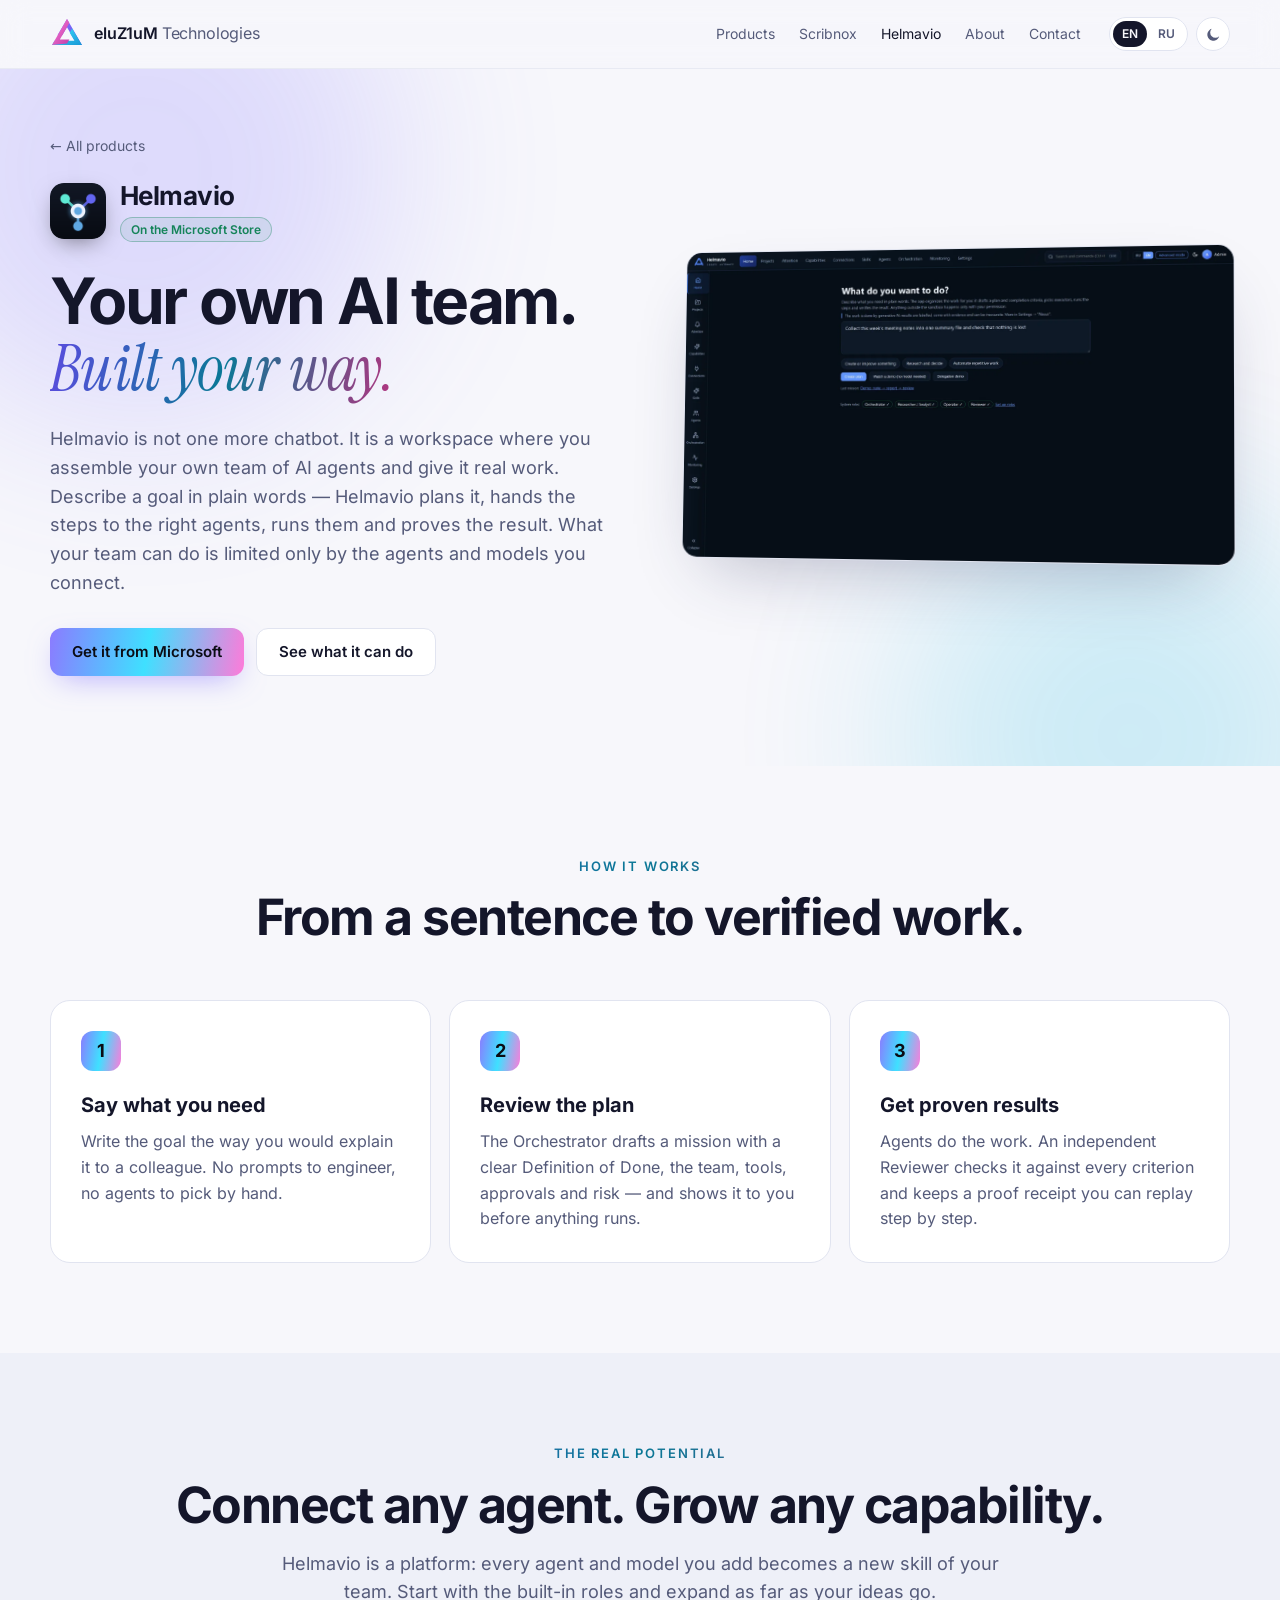
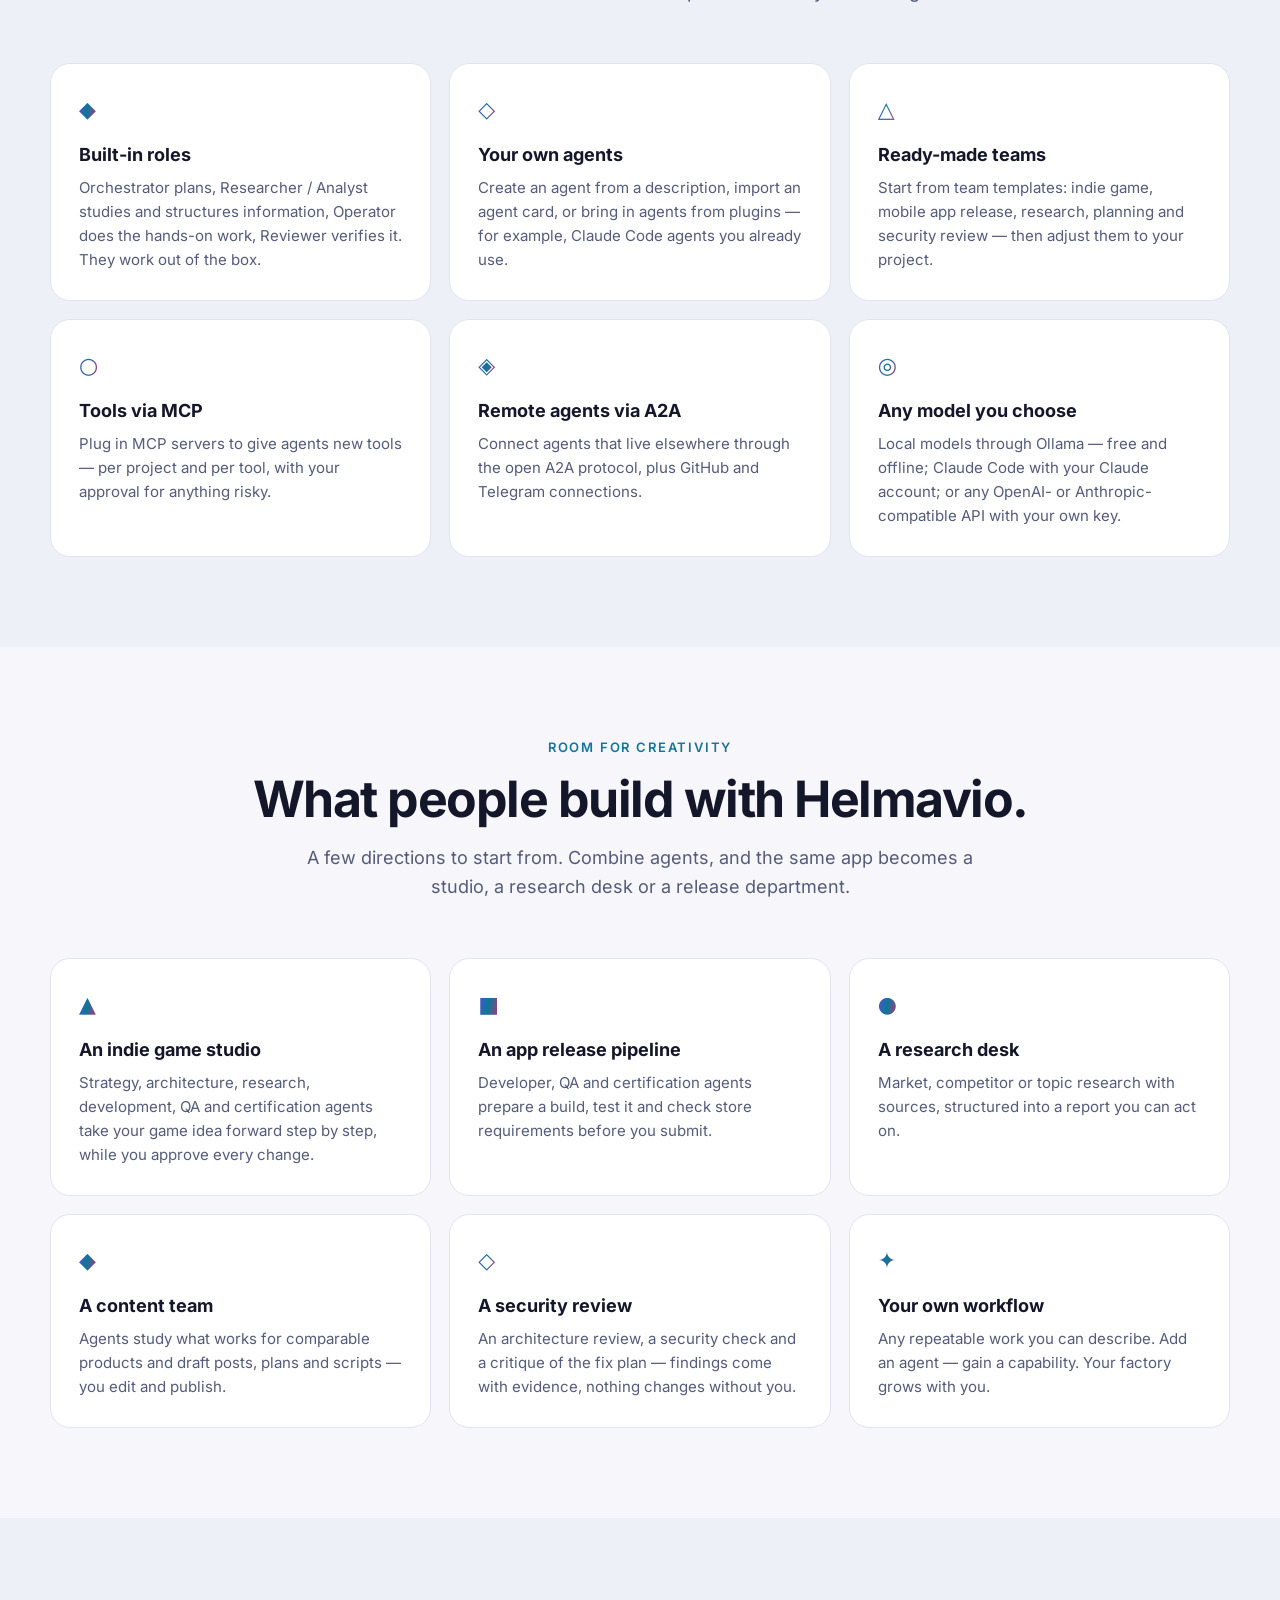
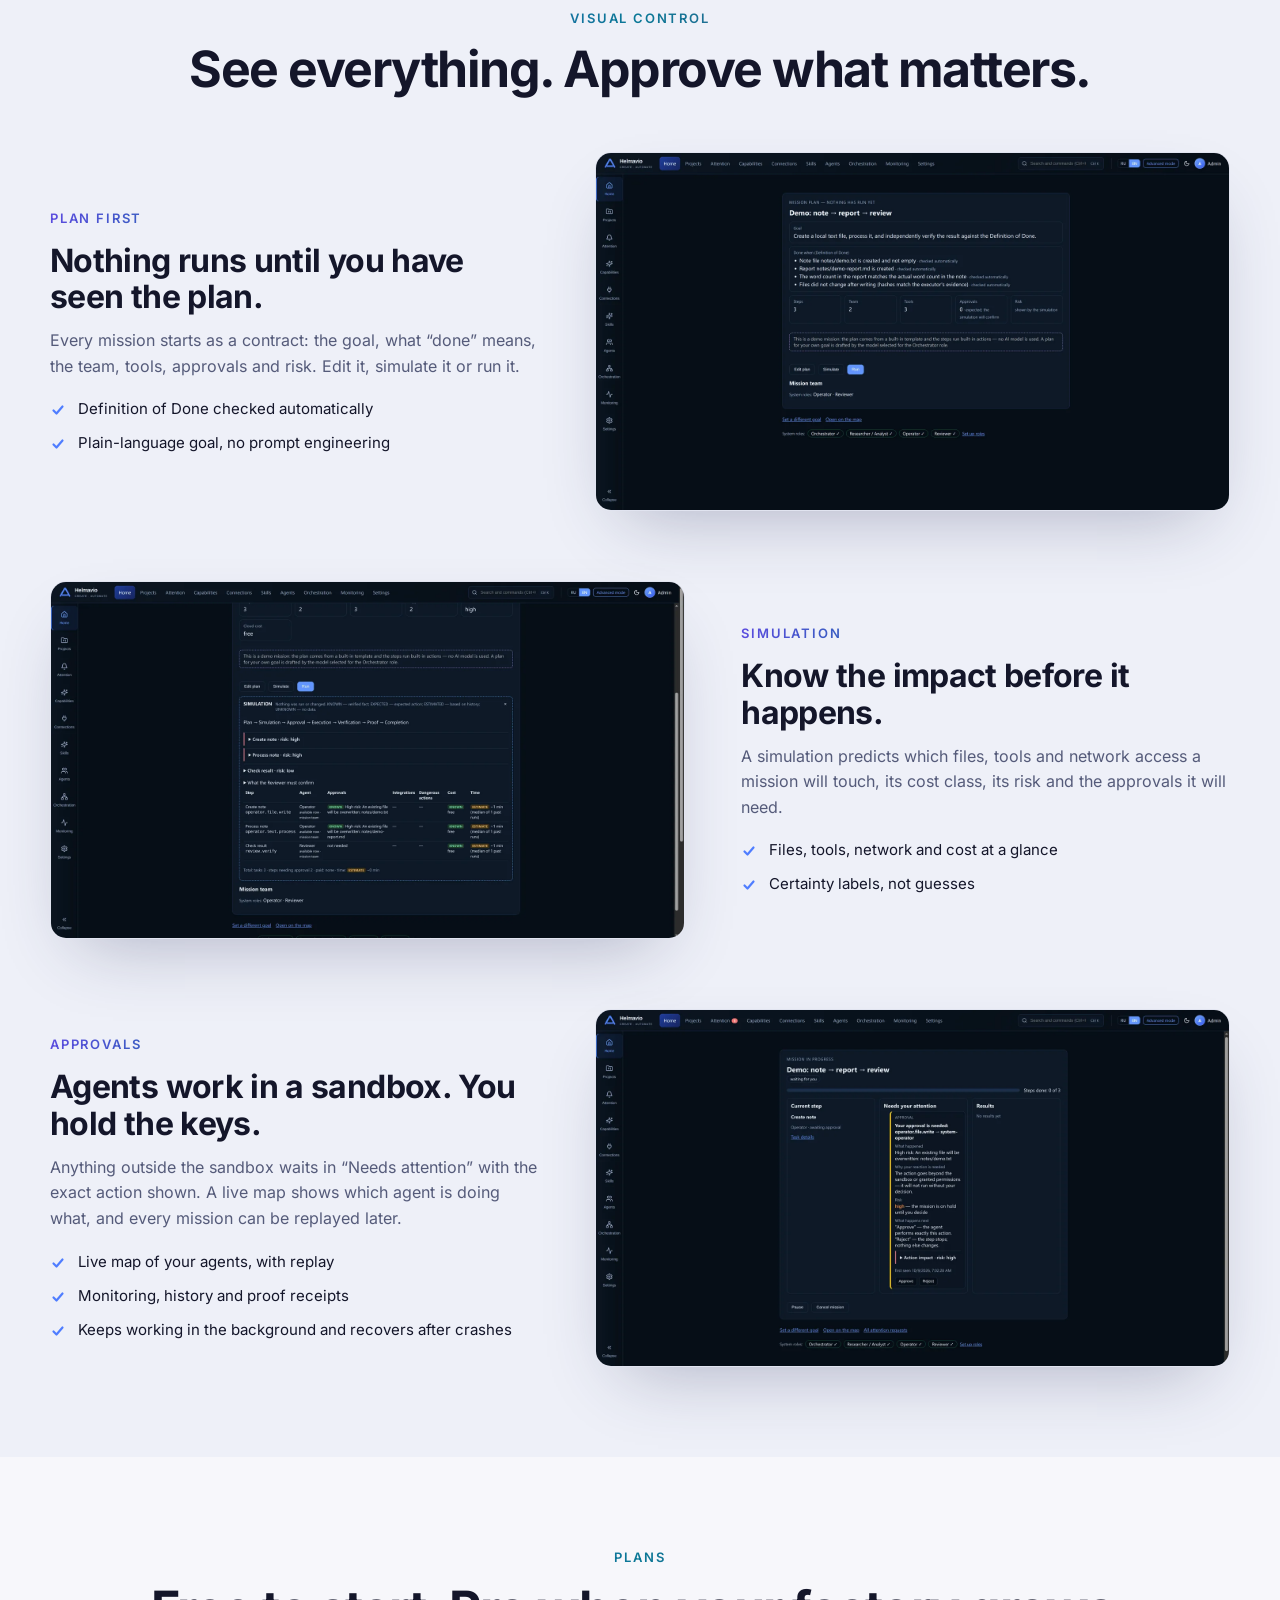
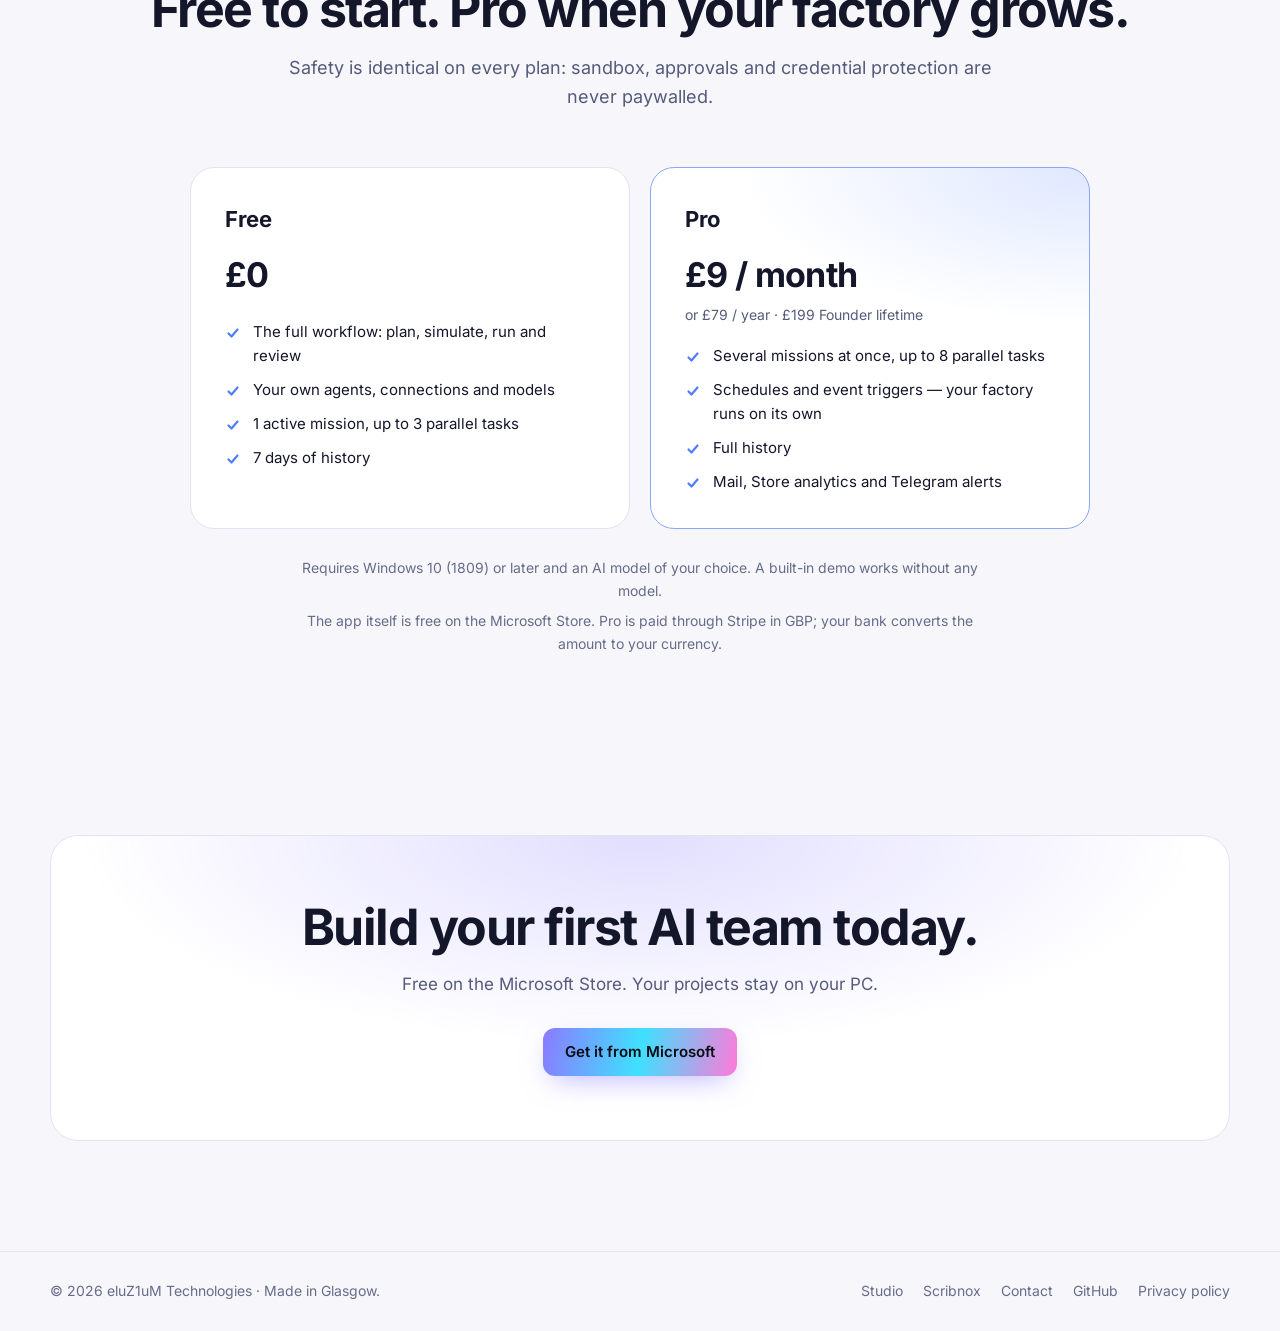
==== commit 2295cd3b: "Site: correct Pro payment note (Stripe), link privacy policies in the footer Co-Authored-By: Claude " ====
--- a/helmavio/index.html
+++ b/helmavio/index.html
@@ -151,7 +151,7 @@
       <div class="plan pro reveal"><h3>Pro</h3><p class="price" data-i18n="hm.pro.p">£9 / month</p><p class="price-alt" data-i18n="hm.pro.alt">or £79 / year · £199 Founder lifetime</p><ul class="ticks"><li data-i18n="hm.pro.b1">Several missions at once, up to 8 parallel tasks</li><li data-i18n="hm.pro.b2">Schedules and event triggers — your factory runs on its own</li><li data-i18n="hm.pro.b3">Full history</li><li data-i18n="hm.pro.b4">Mail, Store analytics and Telegram alerts</li></ul></div>
     </div>
     <p class="note" data-i18n="hm.req">Requires Windows 10 (1809) or later and an AI model of your choice. A built-in demo works without any model.</p>
-    <p class="note" data-i18n="price.note">Prices are in GBP. The Microsoft Store shows the price in your local currency.</p>
+    <p class="note" data-i18n="price.note">The app itself is free on the Microsoft Store. Pro is paid through Stripe in GBP; your bank converts the amount to your currency.</p>
   </div>
 </section>
 
@@ -172,6 +172,7 @@
       <a href="../scribnox/">Scribnox</a>
       <a href="../#contact" data-i18n="nav.contact">Contact</a>
       <a href="https://github.com/eluZ1uM" target="_blank" rel="noopener">GitHub</a>
+      <a href="https://eluz1um.github.io/helmavio-privacy/privacy.html" data-ru-href="https://eluz1um.github.io/helmavio-privacy/privacy.html#russian" data-i18n="ft.privacy">Privacy policy</a>
     </nav>
   </div>
 </footer>
